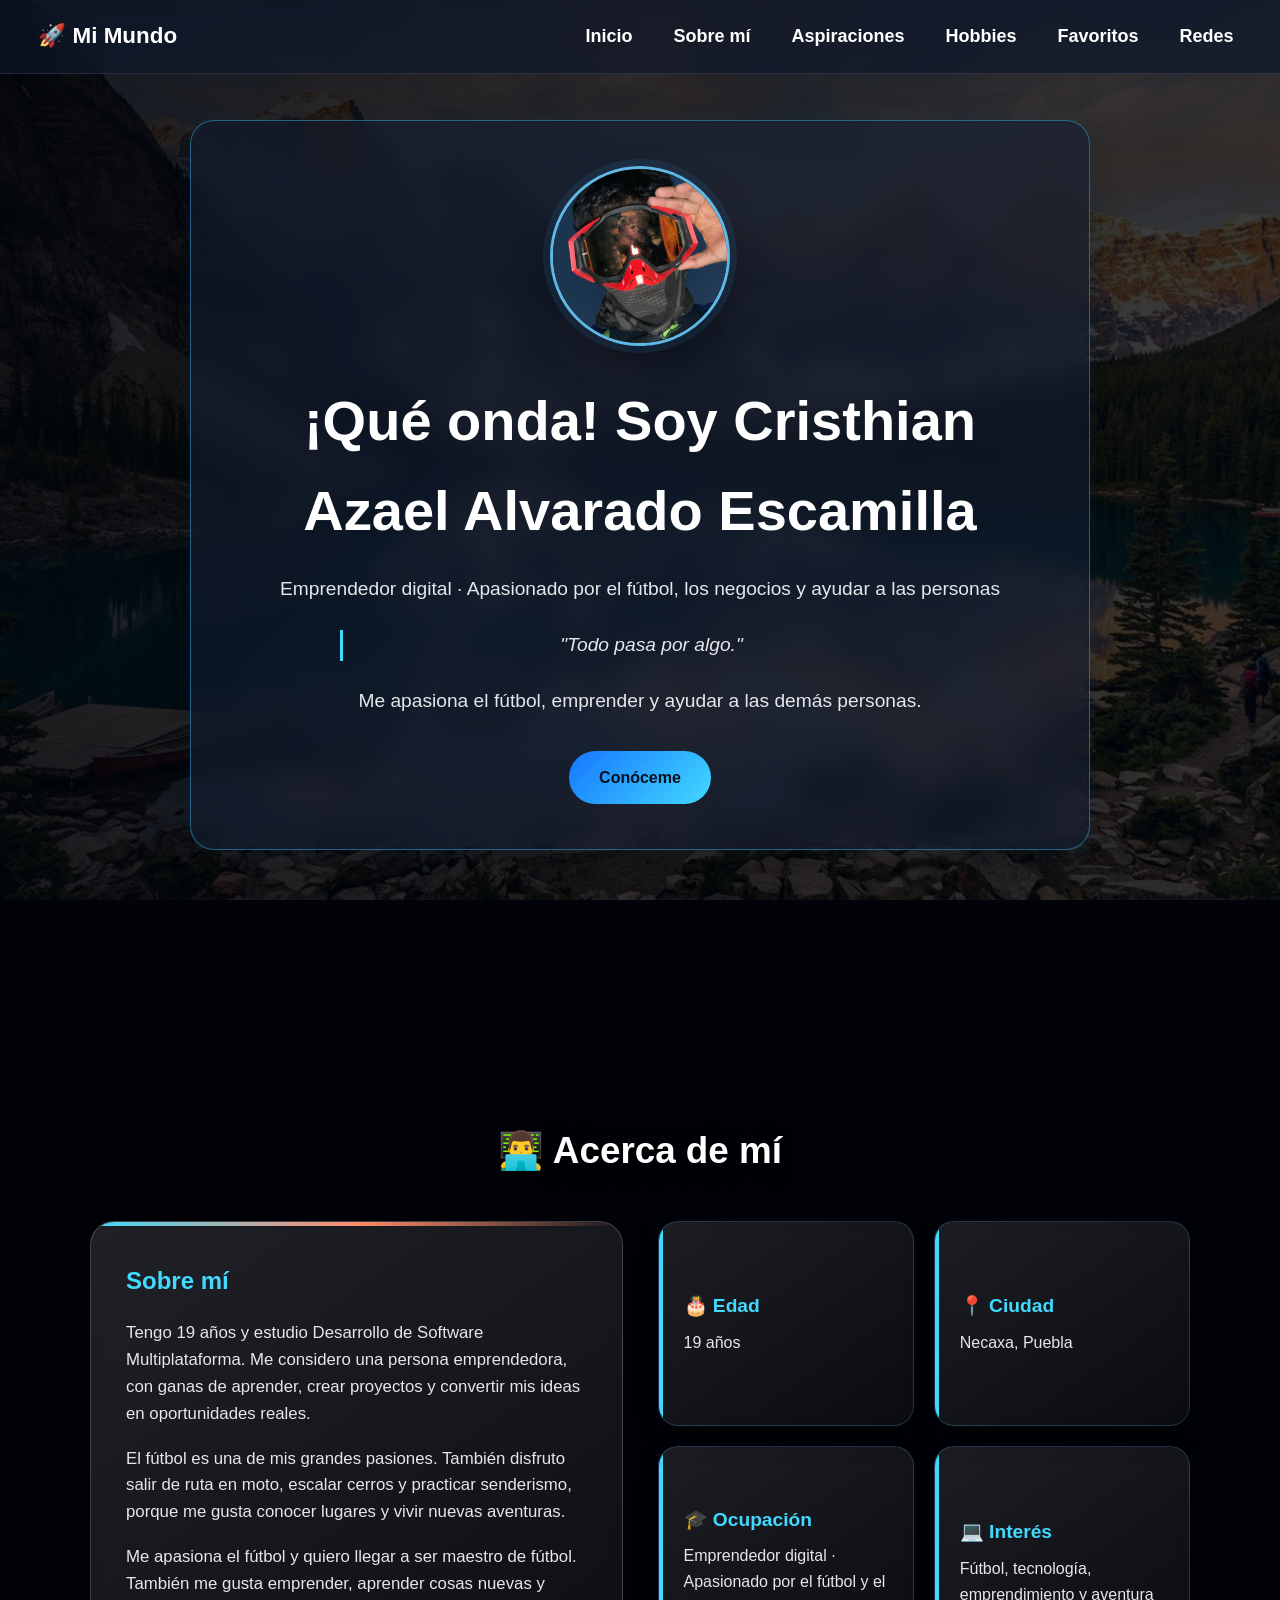
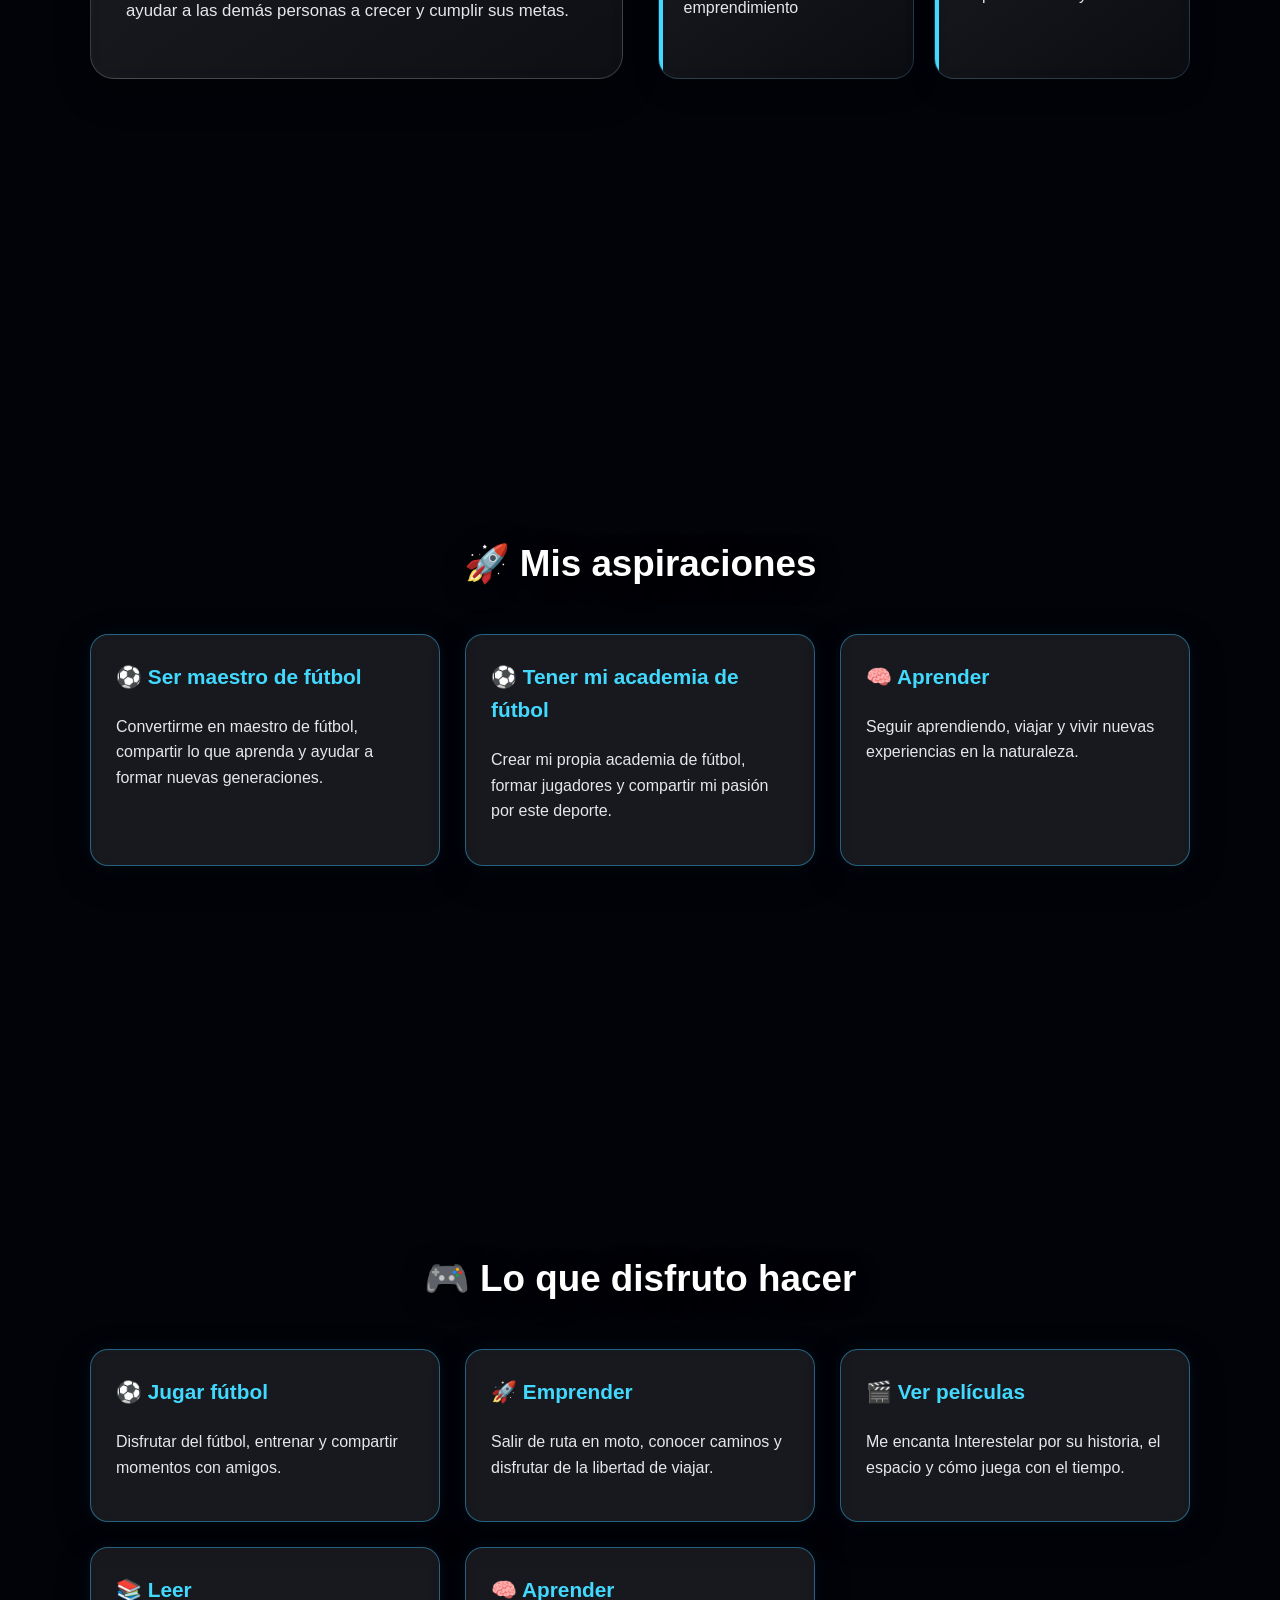
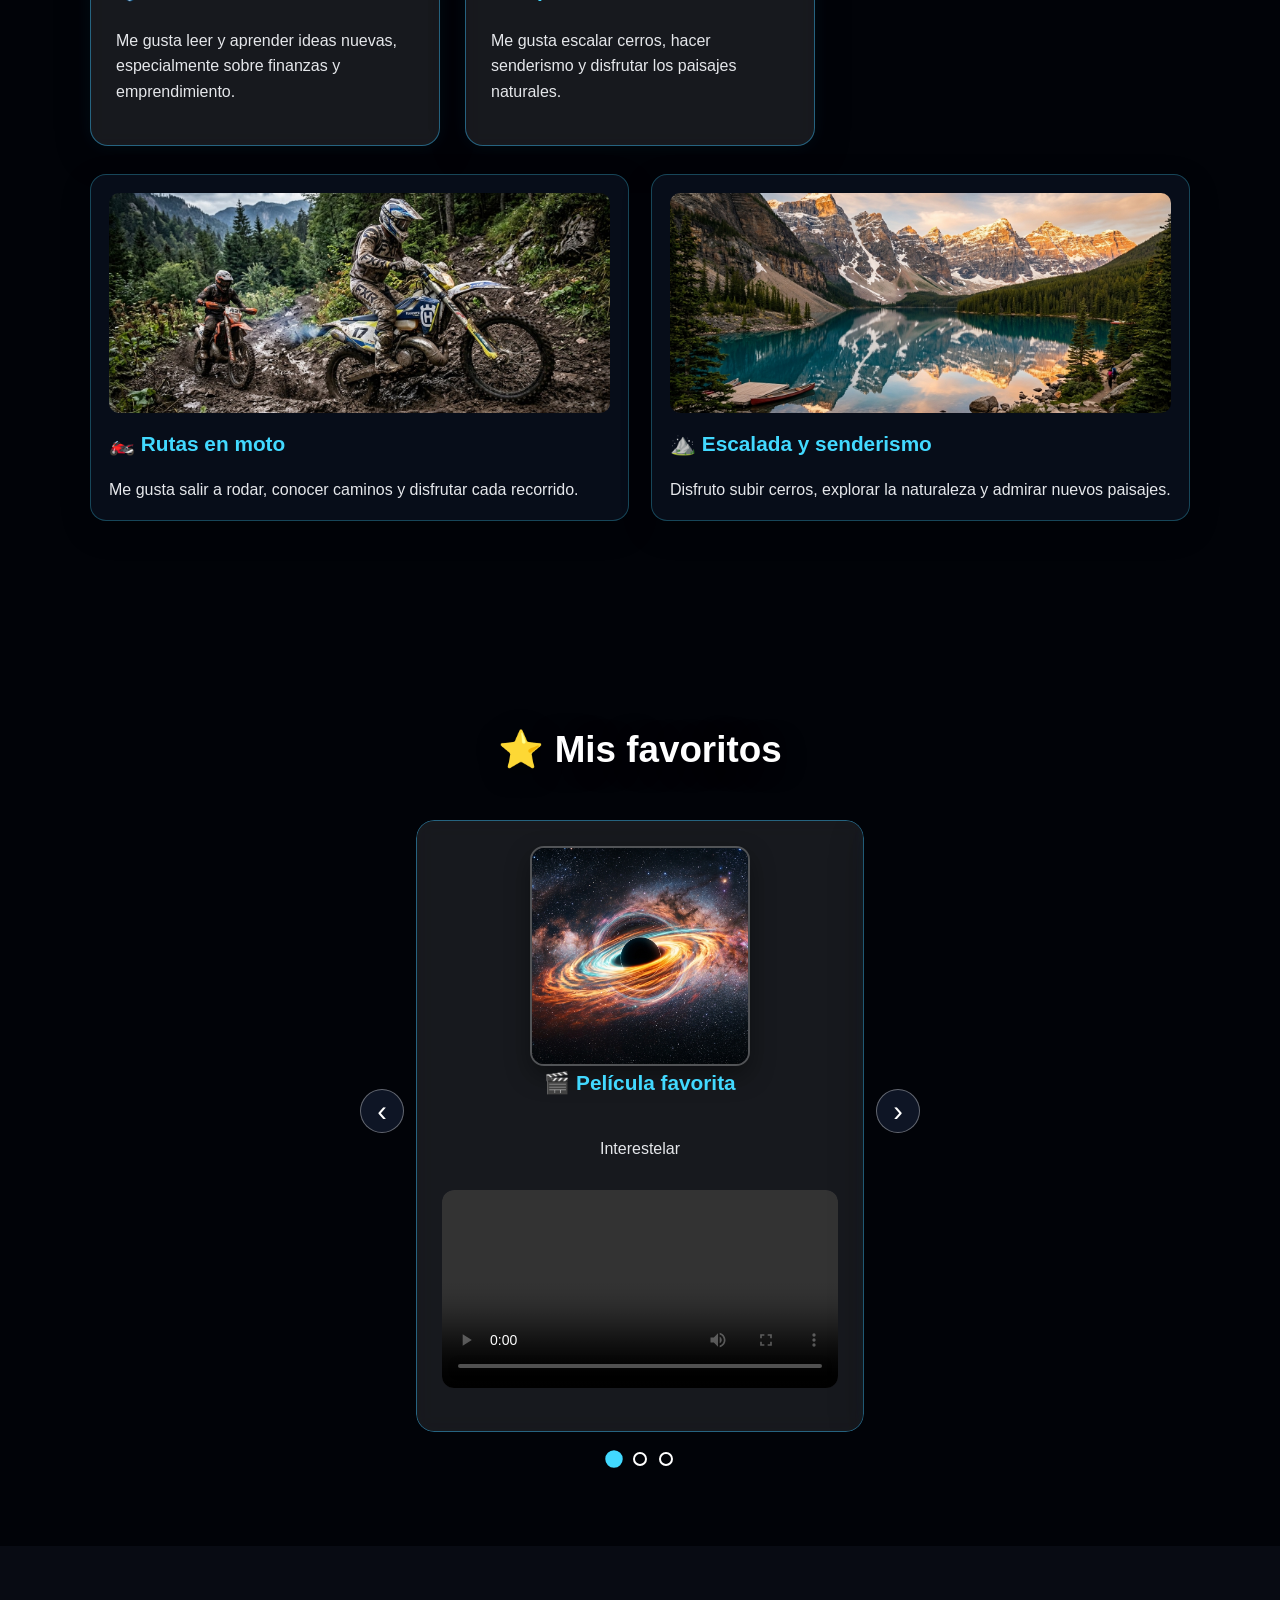
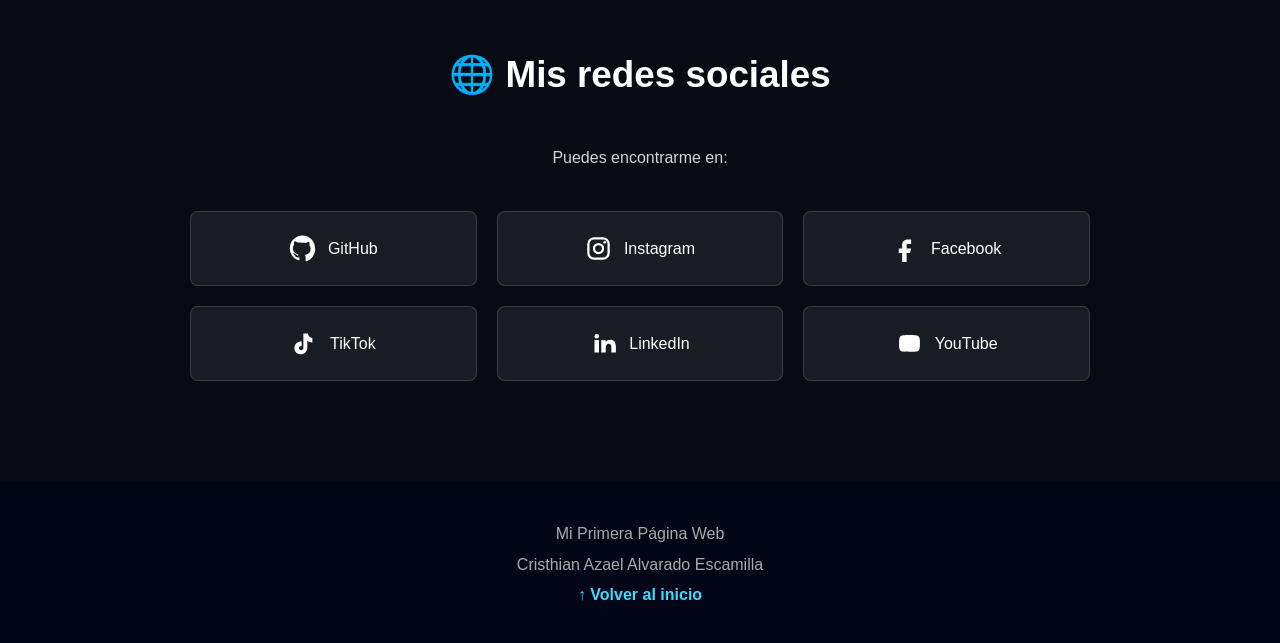
==== Practica03/index.html @ 32628aa0 "Practica03 Se agrego la practica 3" ====
<!DOCTYPE html>
<html lang="es">

<head>

    <meta charset="UTF-8">

    <meta
        name="viewport"
        content="width=device-width, initial-scale=1.0"
    >

    <title>
        Cristhian | Mi mundo, mis pasiones y mis metas
    </title>

    <link
        rel="icon"
        href="assets/images/leon-favicon.svg"
        type="image/x-icon"
    >

    <meta name="description" content="Portafolio personal de Cristhian Azael Alvarado Escamilla">

    <link
        rel="stylesheet"
        href="styles/styles.css"
    >

</head>


<body>


<!-- ==================================================
NAVEGACIÓN
================================================== -->

<header class="site-header">
<nav id="navbar" aria-label="Navegación principal">

    <h2>
        🚀 Mi Mundo
    </h2>

    <ul>

        <li>
            <a
                href="#inicio"
                class="menu_option"
            >
                Inicio
            </a>
        </li>

        <li>
            <a
                href="#acerca-de-mi"
                class="menu_option"
            >
                Sobre mí
            </a>
        </li>

        <li>
            <a
                href="#aspiraciones"
                class="menu_option"
            >
                Aspiraciones
            </a>
        </li>

        <li>
            <a
                href="#hobbies"
                class="menu_option"
            >
                Hobbies
            </a>
        </li>

        <li>
            <a
                href="#favoritos"
                class="menu_option"
            >
                Favoritos
            </a>
        </li>

        <li>
            <a
                href="#redes"
                class="menu_option"
            >
                Redes
            </a>
        </li>

    </ul>

</nav>
</header>

<main>


<!-- ==================================================
INICIO
================================================== -->

<section
    id="inicio"
    class="parallax parallax-1"
>

    <div class="glass-hero-card">

        <img
            src="assets/images/fotoperfil.JPG"
            alt="Fotografía de Cristhian Azael Alvarado Escamilla"
            class="profile-img"
        >

        <div class="texto-inicio">

            <h1>
                ¡Qué onda! Soy Cristhian Azael Alvarado Escamilla
            </h1>

            <p>
                Emprendedor digital · Apasionado por el fútbol, los negocios y ayudar a las personas
            </p>

            <blockquote>
                "Todo pasa por algo."
            </blockquote>

            <p class="frase-proposito">Me apasiona el fútbol, emprender y ayudar a las demás personas.</p>

            <a
                class="boton"
                href="#acerca-de-mi"
            >
                Conóceme
            </a>

        </div>

    </div>

</section>


<!-- ==================================================
SOBRE MÍ
================================================== -->

<section
    id="acerca-de-mi"
    class="parallax parallax-2"
>

    <div class="seccion-contenido">

        <h2>
            👨‍💻 Acerca de mí
        </h2>

        <div class="contenedor">


            <!-- INFORMACIÓN PERSONAL -->

            <div class="card">

                <h3>
                    Sobre mí
                </h3>

                <p>
                    Tengo 19 años y estudio Desarrollo de Software Multiplataforma. Me considero una persona emprendedora, con ganas de aprender, crear proyectos y convertir mis ideas en oportunidades reales.
                </p>

                <p>
                    El fútbol es una de mis grandes pasiones. También disfruto salir de ruta en moto, escalar cerros y practicar senderismo, porque me gusta conocer lugares y vivir nuevas aventuras.
                </p>

                <p>
                    Me apasiona el fútbol y quiero llegar a ser maestro de fútbol. También me gusta emprender, aprender cosas nuevas y ayudar a las demás personas a crecer y cumplir sus metas.
                </p>

            </div>


            <!-- DATOS PERSONALES -->

            <div class="datos-personales">


                <article>

                    <h3>
                        🎂 Edad
                    </h3>

                    <p>
                        19 años
                    </p>

                </article>


                <article>

                    <h3>
                        📍 Ciudad
                    </h3>

                    <p>
                        Necaxa, Puebla
                    </p>

                </article>


                <article>

                    <h3>
                        🎓 Ocupación
                    </h3>

                    <p>
                        Emprendedor digital · Apasionado por el fútbol y el emprendimiento
                    </p>

                </article>


                <article>

                    <h3>
                        💻 Interés
                    </h3>

                    <p>
                        Fútbol, tecnología, emprendimiento y aventura
                    </p>

                </article>


            </div>

        </div>

    </div>

</section>


<!-- ==================================================
ASPIRACIONES
================================================== -->

<section
    id="aspiraciones"
    class="parallax parallax-3"
>

    <div class="seccion-contenido">

        <h2>
            🚀 Mis aspiraciones
        </h2>

        <div class="cards-container">


            <article>

                <h3>
                    ⚽ Ser maestro de fútbol
                </h3>

                <p>
                    Convertirme en maestro de fútbol, compartir lo que aprenda y ayudar a formar nuevas generaciones.
                </p>

            </article>


            <article>

                <h3>
                    ⚽ Tener mi academia de fútbol
                </h3>

                <p>
                    Crear mi propia academia de fútbol, formar jugadores y compartir mi pasión por este deporte.
                </p>

            </article>


            <article>

                <h3>
                    🧠 Aprender
                </h3>

                <p>
                    Seguir aprendiendo, viajar y vivir nuevas experiencias en la naturaleza.
                </p>

            </article>


        </div>

    </div>

</section>


<!-- ==================================================
HOBBIES
================================================== -->

<section
    id="hobbies"
    class="parallax parallax-4"
>

    <div class="seccion-contenido">

        <h2>
            🎮 Lo que disfruto hacer
        </h2>

        <div class="cards-container">


            <article>

                <h3>
                    ⚽ Jugar fútbol
                </h3>

                <p>
                    Disfrutar del fútbol, entrenar y compartir momentos con amigos.
                </p>

            </article>


            <article>

                <h3>
                    🚀 Emprender
                </h3>

                <p>
                    Salir de ruta en moto, conocer caminos y disfrutar de la libertad de viajar.
                </p>

            </article>


            <article>

                <h3>
                    🎬 Ver películas
                </h3>

                <p>
                    Me encanta Interestelar por su historia, el espacio y cómo juega con el tiempo.
                </p>

            </article>


            <article>

                <h3>
                    📚 Leer
                </h3>

                <p>
                    Me gusta leer y aprender ideas nuevas, especialmente sobre finanzas y emprendimiento.
                </p>

            </article>


            <article>

                <h3>
                    🧠 Aprender
                </h3>

                <p>
                    Me gusta escalar cerros, hacer senderismo y disfrutar los paisajes naturales.
                </p>

            </article>


        </div>

        <div class="aventuras-extra">
            <article class="card-aventura">
                <img src="assets/images/ruta.jpg" alt="Ruta en moto" loading="lazy">
                <h3>🏍️ Rutas en moto</h3>
                <p>Me gusta salir a rodar, conocer caminos y disfrutar cada recorrido.</p>
            </article>
            <article class="card-aventura">
                <img src="assets/images/Paisaje.jpg" alt="Paisaje natural para senderismo" loading="lazy">
                <h3>⛰️ Escalada y senderismo</h3>
                <p>Disfruto subir cerros, explorar la naturaleza y admirar nuevos paisajes.</p>
            </article>
        </div>

    </div>

</section>


<!-- ==================================================
FAVORITOS
================================================== -->

<section
    id="favoritos"
    class="parallax parallax-5"
>

    <div class="seccion-contenido">

        <h2>
            ⭐ Mis favoritos
        </h2>

        <!-- CARRUSEL: 3 tarjetas (película, canción, libro) -->
        <div
            id="carrusel"
            class="carrusel"
            role="region"
            aria-roledescription="carrusel"
            aria-label="Mis favoritos"
            tabindex="0"
        >

            <div class="carrusel-viewport">
                <div class="carrusel-track" id="carrusel-track">

                    <article class="slide" aria-roledescription="diapositiva">
                        <img src="assets/images/interestelar.jpg" alt="Interestelar, película favorita" class="portada-slide">
                        <h3>🎬 Película favorita</h3>
                        <p>Interestelar</p>
                        <video controls preload="metadata" class="media-local media-visible"><source src="assets/videos/trailer-interestelar.mp4" type="video/mp4">Tu navegador no puede reproducir este video.</video>
                    </article>

                    <article class="slide" aria-roledescription="diapositiva">
                        <img src="assets/music/portada.jpg" alt="Portada de mi canción favorita" class="portada-slide">
                        <h3>🎵 Canción favorita</h3>
                        <p>DTMF</p>
                        <audio controls preload="auto" autoplay class="media-local audio-favorito" id="audio-favorito"><source src="assets/music/cancion-favorita.mp3" type="audio/mpeg">Tu navegador no puede reproducir este audio.</audio><p class="nota-audio" id="nota-audio">Si tu navegador bloquea la reproducción automática, toca reproducir.</p>
                    </article>

                    <article class="slide" aria-roledescription="diapositiva">
                        <img src="assets/images/portada-padre-rico.jpg" alt="Portada de Padre rico, padre pobre" class="portada-slide portada-slide-libro">
                        <h3>📖 Libro favorito</h3>
                        <p>Padre rico, padre pobre</p>
                        <a class="boton" href="assets/documents/padre-rico-padre-pobre.pdf" target="_blank" rel="noopener">📄 Abrir libro (PDF)</a>
                    </article>

                </div>
            </div>

            <button type="button" class="carrusel-btn carrusel-prev" id="carrusel-prev" aria-label="Favorito anterior">‹</button>
            <button type="button" class="carrusel-btn carrusel-next" id="carrusel-next" aria-label="Favorito siguiente">›</button>

            <div class="carrusel-dots" id="carrusel-dots">
                <button type="button" class="dot" aria-label="Ir a película favorita"></button>
                <button type="button" class="dot" aria-label="Ir a canción favorita"></button>
                <button type="button" class="dot" aria-label="Ir a libro favorito"></button>
            </div>

            <p class="visually-hidden" id="carrusel-estado" aria-live="polite"></p>

        </div>

    </div>

</section>


<!-- MODAL DE PANTALLA COMPLETA (video, audio y PDF comparten el mismo modal) -->
<div id="modal" class="modal" role="dialog" aria-modal="true" aria-labelledby="modal-titulo" hidden>
    <div class="modal-box">
        <div class="modal-header">
            <h2 id="modal-titulo">Mis favoritos</h2>
            <button type="button" class="modal-close" id="modal-close" aria-label="Cerrar ventana">✕</button>
        </div>
        <div class="modal-body">
            <div class="modal-panel" data-panel="video">
                <img src="assets/images/interestelar.jpg" alt="Interestelar" class="portada-cancion">
                <p><strong>Tráiler de Interestelar</strong></p>
                <p>Una de mis películas favoritas por su historia sobre el espacio, el tiempo y la familia.</p>
                <video controls preload="metadata" class="media-local"><source src="assets/videos/trailer-interestelar.mp4" type="video/mp4">Tu navegador no puede reproducir este video.</video>
            </div>
            <div class="modal-panel" data-panel="audio" hidden>
                <img src="assets/music/portada.jpg" alt="Portada de mi canción favorita" class="portada-cancion">
                <p><strong>Mi canción favorita: DTMF</strong></p>
                <audio controls preload="metadata" class="media-local"><source src="assets/music/cancion-favorita.mp3" type="audio/mpeg">Tu navegador no puede reproducir este audio.</audio>
                <p><strong>Mi audio</strong></p>
                <audio controls preload="metadata" class="media-local"><source src="assets/music/audio-personal.mp3" type="audio/mpeg">Tu navegador no puede reproducir este audio.</audio>
            </div>
            <div class="modal-panel" data-panel="pdf" hidden>
                <p><strong>Padre rico, padre pobre</strong></p>
                <p>Me interesa por sus ideas sobre educación financiera, mentalidad y emprendimiento.</p>
                <iframe title="Libro Padre rico, padre pobre en PDF" src="assets/documents/padre-rico-padre-pobre.pdf" class="pdf-local"></iframe>
                <p class="modal-nota">El archivo PDF se muestra para consulta personal.</p>
            </div>
        </div>
    </div>
</div>


<!-- ==================================================
REDES SOCIALES
================================================== -->

<section id="redes">

    <h2>
        🌐 Mis redes sociales
    </h2>

    <p>
        Puedes encontrarme en:
    </p>


    <div class="social-container">


        <!-- ==================================================
        GITHUB
        ================================================== -->

        <a
            href="https://github.com/"
            target="_blank"
            rel="noopener noreferrer"
            aria-label="GitHub"
        >

            <svg viewBox="0 0 24 24" aria-hidden="true" focusable="false">

                <path
                    fill="currentColor"
                    d="M12 .5C5.73.5.75 5.48.75 11.75c0
                    5.01 3.24 9.26 7.73 10.76.56.1.77-.24.77-.54
                    0-.27-.01-1.16-.02-2.1-3.15.68-3.81-1.34
                    -3.81-1.34-.51-1.3-1.25-1.65-1.25-1.65
                    -1.02-.7.08-.68.08-.68 1.13.08 1.73
                    1.16 1.73 1.16 1 .1 1.54.76 1.91
                    1.33.1-.72.39-1.21.71-1.49-2.52-.29
                    -5.17-1.26-5.17-5.6 0-1.24.44-2.25
                    1.16-3.04-.12-.29-.5-1.46.11-3
                    0 0 .95-.3 3.11 1.16A10.8 10.8
                    0 0112 6.84c.96 0 1.93.13 2.83.38
                    2.16-1.46 3.11-1.16 3.11-1.16.61
                    1.54.23 2.71.11 3 .72.79 1.16
                    1.8 1.16 3.04 0 4.35-2.66 5.31
                    -5.19 5.59.4.34.75 1.02.75 2.06
                    0 1.49-.01 2.69-.01 3.06
                    0 .3.2.65.78.54 4.48-1.5
                    7.72-5.75 7.72-10.76C23.25
                    5.48 18.27.5 12 .5z"
                />

            </svg>

            <span>
                GitHub
            </span>

        </a>


        <!-- ==================================================
        INSTAGRAM
        ================================================== -->

        <a
            href="https://www.instagram.com/"
            target="_blank"
            rel="noopener noreferrer"
            aria-label="Instagram"
        >

            <svg viewBox="0 0 24 24" aria-hidden="true" focusable="false">

                <rect
                    x="3"
                    y="3"
                    width="18"
                    height="18"
                    rx="5"
                    fill="none"
                    stroke="currentColor"
                    stroke-width="2"
                />

                <circle
                    cx="12"
                    cy="12"
                    r="4"
                    fill="none"
                    stroke="currentColor"
                    stroke-width="2"
                />

                <circle
                    cx="17.5"
                    cy="6.5"
                    r="1.2"
                    fill="currentColor"
                />

            </svg>

            <span>
                Instagram
            </span>

        </a>


        <!-- ==================================================
        FACEBOOK
        ================================================== -->

        <a
            href="https://www.facebook.com/"
            target="_blank"
            rel="noopener noreferrer"
            aria-label="Facebook"
        >

            <svg viewBox="0 0 24 24" aria-hidden="true" focusable="false">

                <path
                    fill="currentColor"
                    d="M14 8h3V4h-3c-3 0-5 2-5 5v3H6v4h3v8h4v-8h3l1-4h-4V9
                    c0-.7.3-1 1-1z"
                />

            </svg>

            <span>
                Facebook
            </span>

        </a>


        <!-- ==================================================
        TIKTOK
        ================================================== -->

        <a
            href="https://www.tiktok.com/"
            target="_blank"
            rel="noopener noreferrer"
            aria-label="TikTok"
        >

            <svg viewBox="0 0 24 24" aria-hidden="true" focusable="false">

                <path
                    fill="currentColor"
                    d="M15 3c.5 2.3 1.8 3.8 4 4v4
                    c-1.7 0-3.2-.5-4.5-1.5v6
                    c0 3.6-2.6 6-6 6
                    -3.2 0-5.5-2.4-5.5-5.5
                    0-3.4 2.7-5.8 6.5-5.8v4
                    c-1.5 0-2.5.7-2.5 1.9
                    0 1.1.8 1.9 1.9 1.9
                    1.3 0 2.1-.9 2.1-2.4V3z"
                />

            </svg>

            <span>
                TikTok
            </span>

        </a>


        <!-- ==================================================
        LINKEDIN
        ================================================== -->

        <a
            href="https://www.linkedin.com/"
            target="_blank"
            rel="noopener noreferrer"
            aria-label="LinkedIn"
        >

            <svg viewBox="0 0 24 24" aria-hidden="true" focusable="false">

                <rect
                    x="4"
                    y="9"
                    width="4"
                    height="11"
                    fill="currentColor"
                />

                <circle
                    cx="6"
                    cy="5.5"
                    r="2"
                    fill="currentColor"
                />

                <path
                    fill="currentColor"
                    d="M10 9h4v1.6
                    c1-1.3 2.2-2 4-2
                    3.2 0 5 2.1 5 6.2V20h-4v-4.6
                    c0-2-.7-3.1-2.2-3.1
                    -1.8 0-2.8 1.3-2.8 3.4V20h-4z"
                />

            </svg>

            <span>
                LinkedIn
            </span>

        </a>


        <!-- ==================================================
        YOUTUBE
        ================================================== -->

        <a
            href="https://www.youtube.com/"
            target="_blank"
            rel="noopener noreferrer"
            aria-label="YouTube"
        >

            <svg viewBox="0 0 24 24" aria-hidden="true" focusable="false">

                <path
                    fill="currentColor"
                    d="M21 7.5
                    c-.2-1.4-1.2-2.5-2.6-2.7
                    C16.4 4.5 12 4.5 12 4.5
                    s-4.4 0-6.4.3
                    C4.2 5 3.2 6.1 3 7.5
                    2.7 9 2.7 12 2.7 12
                    s0 3 .3 4.5
                    c.2 1.4 1.2 2.5 2.6 2.7
                    2 .3 6.4.3 6.4.3
                    s4.4 0 6.4-.3
                    c1.4-.2 2.4-1.3 2.6-2.7
                    .3-1.5.3-4.5.3-4.5
                    s0-3-.3-4.5z"
                />

                <polygon
                    points="10,9 16,12 10,15"
                    fill="white"
                />

            </svg>

            <span>
                YouTube
            </span>

        </a>


    </div>

</section>


<!-- ==================================================
FOOTER
================================================== -->

</main>

<footer>

    <p>
        Mi Primera Página Web
    </p>

    <p>
        Cristhian Azael Alvarado Escamilla
    </p>

    <a href="#inicio">
        ↑ Volver al inicio
    </a>

</footer>


<!-- JavaScript externo: carrusel + modal -->
<script src="js/script.js" defer></script>


<script>
// Los navegadores suelen bloquear audio con sonido al entrar por primera vez.
document.addEventListener('DOMContentLoaded', () => {
  const audio = document.getElementById('audio-favorito');
  const note = document.getElementById('nota-audio');
  if (!audio) return;
  audio.play().then(() => { if (note) note.textContent = 'Reproduciendo mi canción favorita.'; })
    .catch(() => { if (note) note.textContent = 'La reproducción automática puede estar bloqueada por tu navegador. Presiona ▶ para escuchar.'; });
});
</script>

</body>

</html>
---- Practica03/styles/styles.css ----
/* ==================================================
CONFIGURACIÓN GENERAL
================================================== */

*,
*::before,
*::after {
    box-sizing: border-box;
}

html {
    scroll-behavior: smooth;
}

body {
    margin: 0;

    font-family: Arial, Helvetica, sans-serif;

    background: radial-gradient(ellipse at 50% 0%, #172554 0%, #070b1c 45%, #02040b 100%);

    color: #ccc;

    line-height: 1.6;

    overflow-x: hidden;
}


/* ==================================================
NAVEGACIÓN
================================================== */

nav {
    position: fixed;

    top: 0;
    left: 0;

    width: 100%;

    padding: 14px 3%;

    display: flex;

    justify-content: space-between;

    align-items: center;

    background: rgba(15, 23, 42, 0.65);

    backdrop-filter: blur(15px);

    -webkit-backdrop-filter: blur(15px);

    border-bottom: 1px solid rgba(255, 255, 255, 0.1);

    z-index: 1000;
}

nav h2 {
    color: white;

    margin: 0;

    font-size: 1.4rem;
}

nav ul {
    list-style: none;

    display: flex;

    gap: 25px;

    margin: 0;

    padding: 0;
}

nav a {
    color: white;

    text-decoration: none;

    font-weight: bold;

    transition: 0.3s;
}

nav a:hover {
    color: #42d9ff;
}


/* ==================================================
MENÚ
================================================== */

.menu_option {
    display: inline-block;

    padding: 8px;

    font-size: 18px;

    transition: 0.3s ease;
}

.menu_option:hover {
    color: #42d9ff;

    transform: translateY(-2px);
}


/* ==================================================
PARALLAX
================================================== */

.parallax {
    min-height: 100vh;

    background-size: cover;

    background-position: center;

    background-repeat: no-repeat;

    background-attachment: fixed;

    display: flex;

    align-items: center;

    justify-content: center;

    padding: 120px 20px 80px;

    position: relative;

    overflow: hidden;
}


/* ==================================================
FONDOS
================================================== */

.parallax-1 {
    background-image: linear-gradient(135deg, rgba(2,6,23,.38), rgba(3,10,35,.64)), url("../assets/images/fondo6.png");
}

.parallax-2 {
    background-image: url("../assets/images/ruta.jpg");
}

.parallax-3 {
    background-image: linear-gradient(135deg, rgba(2,6,23,.4), rgba(3,10,35,.62)), url("../assets/images/fondo3.png");
}

.parallax-4 {
    background-image: url("../assets/images/fut.jpg");
}

.parallax-5 {
    background-image: url("../assets/images/Paisaje.jpg");
}


/* ==================================================
CAPA OSCURA
================================================== */

.parallax::before {
    content: "";

    position: absolute;

    inset: 0;

    background: rgba(0, 0, 0, 0.52);

    z-index: 0;
}


/* ==================================================
CONTENIDO SOBRE EL PARALLAX
================================================== */

.parallax > * {
    position: relative;

    z-index: 2;
}


/* ==================================================
ANCLAJES DEL MENÚ
================================================== */

[id] {
    scroll-margin-top: 100px;
}


/* ==================================================
CONTENEDOR PRINCIPAL
================================================== */

.seccion-contenido {
    width: min(1100px, 100%);

    margin: 0 auto;
}


/* ==================================================
TARJETA PRINCIPAL
================================================== */

.glass-hero-card {
    position: relative;

    z-index: 2;

    width: min(900px, 90%);

    padding: 45px;

    text-align: center;

    display: flex;

    flex-direction: column;

    align-items: center;

    background: rgba(20, 30, 50, 0.58);

    backdrop-filter: blur(14px);

    -webkit-backdrop-filter: blur(14px);

    border: 1px solid rgba(255, 255, 255, 0.25);

    border-radius: 24px;

    box-shadow:
        0 15px 35px rgba(0, 0, 0, 0.35);
}


/* ==================================================
FOTO DE PERFIL
================================================== */

.profile-img {
    width: clamp(140px, 20vmin, 250px);

    height: clamp(140px, 20vmin, 250px);

    object-fit: cover;

    border-radius: 50%;

    border: 4px solid rgba(255, 255, 255, 0.6);

    box-shadow:
        0 10px 30px rgba(66, 217, 255, 0.35);

    margin-bottom: 20px;
}


/* ==================================================
TEXTO INICIAL
================================================== */

.texto-inicio h1 {
    color: white;

    font-size: clamp(2rem, 5vw, 3.5rem);

    margin: 10px 0;
}

.texto-inicio p {
    font-size: 1.2rem;

    color: #e5e7eb;
}


/* ==================================================
FRASE
================================================== */

blockquote {
    max-width: 600px;

    margin: 25px auto;

    padding-left: 20px;

    border-left: 3px solid #42d9ff;

    font-size: 1.2rem;

    font-style: italic;

    color: #e5e7eb;
}


/* ==================================================
BOTÓN
================================================== */

.boton {
    display: inline-block;

    margin-top: 15px;

    padding: 14px 30px;

    background: rgba(255, 255, 255, 0.9);

    color: #111827;

    border-radius: 30px;

    text-decoration: none;

    font-weight: bold;

    transition: 0.3s;
}

.boton:hover {
    transform: translateY(-4px);

    background-color: #42d9ff;

    color: white;

    box-shadow:
        0 12px 25px rgba(0, 0, 0, 0.3);
}


/* ==================================================
SECCIONES
================================================== */

section {
    min-height: 100vh;

    padding: 100px 8%;
}

section h2 {
    color: white;

    font-size: 2.3rem;

    text-align: center;

    margin-top: 0;

    margin-bottom: 40px;
}


/* ==================================================
SOBRE MÍ
================================================== */

#acerca-de-mi {
    position: relative;
}


/* ==================================================
CONTENEDOR SOBRE MÍ
================================================== */

.contenedor {
    max-width: 1100px;

    margin: auto;

    display: grid;

    grid-template-columns: 1fr 1fr;

    gap: 35px;

    align-items: stretch;
}


/* ==================================================
TARJETA SOBRE MÍ
================================================== */

.card {
    position: relative;

    padding: 35px;

    background:
        linear-gradient(
            145deg,
            rgba(255, 255, 255, 0.12),
            rgba(255, 255, 255, 0.05)
        );

    border-radius: 24px;

    border: 1px solid rgba(255, 255, 255, 0.18);

    backdrop-filter: blur(12px);

    -webkit-backdrop-filter: blur(12px);

    box-shadow:
        0 15px 35px rgba(0, 0, 0, 0.30);

    overflow: hidden;

    transition: 0.3s ease;
}

.card::before {
    content: "";

    position: absolute;

    top: 0;

    left: 0;

    width: 100%;

    height: 4px;

    background:
        linear-gradient(
            90deg,
            #42d9ff,
            #ff8c69,
            transparent
        );
}

.card:hover {
    transform: translateY(-6px);

    border-color: rgba(255, 99, 71, 0.4);

    box-shadow:
        0 20px 45px rgba(0, 0, 0, 0.4);
}

.card h3 {
    color: #42d9ff;

    margin-top: 5px;

    margin-bottom: 20px;

    font-size: 1.5rem;
}

.card p {
    font-size: 1.05rem;

    color: #e5e7eb;

    margin-bottom: 18px;
}


/* ==================================================
DATOS PERSONALES
================================================== */

.datos-personales {
    display: grid;

    grid-template-columns: 1fr 1fr;

    gap: 20px;
}


/* ==================================================
TARJETAS DE DATOS
================================================== */

.datos-personales article {
    position: relative;

    margin: 0;

    padding: 25px;

    min-height: 140px;

    display: flex;

    flex-direction: column;

    justify-content: center;

    background:
        linear-gradient(
            145deg,
            rgba(255, 255, 255, 0.11),
            rgba(255, 255, 255, 0.04)
        );

    border: 1px solid rgba(255, 255, 255, 0.15);

    border-radius: 20px;

    backdrop-filter: blur(10px);

    -webkit-backdrop-filter: blur(10px);

    box-shadow:
        0 10px 25px rgba(0, 0, 0, 0.25);

    overflow: hidden;

    transition: 0.3s ease;
}

.datos-personales article::before {
    content: "";

    position: absolute;

    left: 0;

    top: 0;

    width: 4px;

    height: 100%;

    background: #42d9ff;
}

.datos-personales article:hover {
    transform: translateY(-6px);

    background:
        linear-gradient(
            145deg,
            rgba(255, 99, 71, 0.16),
            rgba(255, 255, 255, 0.05)
        );

    border-color: rgba(255, 99, 71, 0.4);

    box-shadow:
        0 15px 30px rgba(0, 0, 0, 0.35);
}

.datos-personales article h3 {
    color: #42d9ff;

    margin: 0 0 8px;

    font-size: 1.2rem;
}

.datos-personales article p {
    color: #e5e7eb;

    margin: 0;

    font-size: 1rem;
}


/* ==================================================
TARJETAS GENERALES
================================================== */

section article {
    background:
        rgba(255, 255, 255, 0.09);

    padding: 25px;

    border-radius: 18px;

    border: 1px solid rgba(255, 255, 255, 0.15);

    backdrop-filter: blur(8px);

    -webkit-backdrop-filter: blur(8px);

    transition: 0.3s ease;
}

section article:hover {
    transform: translateY(-6px);

    background:
        rgba(255, 255, 255, 0.14);

    box-shadow:
        0 10px 25px rgba(0, 0, 0, 0.35);
}

section article h3 {
    color: #42d9ff;

    margin-top: 0;

    font-size: 1.3rem;
}

section article p {
    color: #e5e7eb;
}


/* ==================================================
GRID DE TARJETAS
================================================== */

.cards-container {
    max-width: 1100px;

    margin: auto;

    display: grid;

    grid-template-columns: repeat(3, 1fr);

    gap: 25px;
}


/* ==================================================
FAVORITOS
================================================== */

#favoritos article {
    text-align: center;
}


/* ==================================================
PELÍCULA FAVORITA
================================================== */

.movie-card {
    display: flex;

    flex-direction: column;

    align-items: center;
}

.video-pelicula {
    width: 100%;

    max-width: 450px;

    display: block;

    margin: 20px auto 0;

    border-radius: 14px;

    border: 2px solid rgba(255, 255, 255, 0.2);

    background: #000;

    box-shadow:
        0 10px 30px rgba(0, 0, 0, 0.45);

    transition: 0.3s ease;
}

.video-pelicula:hover {
    transform: scale(1.02);

    box-shadow:
        0 15px 35px rgba(255, 99, 71, 0.35);
}


/* ==================================================
TARJETA DE CANCIÓN
================================================== */

.music-card {
    display: flex;

    flex-direction: column;

    align-items: center;
}


/* ==================================================
PORTADA DE LA CANCIÓN
================================================== */

.portada-cancion {
    width: 180px;

    height: 180px;

    object-fit: cover;

    display: block;

    margin: 0 auto 20px;

    border-radius: 12px;

    border: 2px solid rgba(255, 255, 255, 0.2);

    box-shadow:
        0 10px 25px rgba(0, 0, 0, 0.4);

    transition: 0.3s ease;
}

.music-card:hover .portada-cancion {
    transform: scale(1.04);

    box-shadow:
        0 15px 35px rgba(255, 99, 71, 0.35);
}


/* ==================================================
REPRODUCTOR DE MÚSICA
================================================== */

.reproductor-musica {
    width: 100%;

    margin-top: 15px;

    border-radius: 8px;
}


/* ==================================================
LIBRO FAVORITO
================================================== */

.book-card {
    display: flex;

    flex-direction: column;

    align-items: center;

    text-align: center;
}

.portada-libro {
    width: 180px;

    height: 260px;

    object-fit: cover;

    display: block;

    margin: 10px auto 0;

    border-radius: 10px;

    border: 2px solid rgba(255, 255, 255, 0.2);

    box-shadow:
        0 10px 25px rgba(0, 0, 0, 0.45);

    transition: 0.3s ease;
}

.portada-libro:hover {
    transform: scale(1.04);

    box-shadow:
        0 15px 35px rgba(255, 99, 71, 0.35);
}


/* ==================================================
REDES SOCIALES
================================================== */

#redes {
    background: #111827;

    text-align: center;

    min-height: auto;
}

#redes > p {
    color: #d1d5db;
}


/* ==================================================
CONTENEDOR DE REDES
================================================== */

.social-container {
    max-width: 900px;

    margin: 40px auto 0;

    display: grid;

    grid-template-columns: repeat(3, 1fr);

    gap: 20px;
}


/* ==================================================
REDES EN CUADRITOS
================================================== */

.social-container a {
    min-height: 75px;

    display: flex;

    align-items: center;

    justify-content: center;

    gap: 12px;

    padding: 15px;

    color: white;

    text-decoration: none;

    background: rgba(255, 255, 255, 0.07);

    border: 1px solid rgba(255, 255, 255, 0.15);

    border-radius: 8px;

    transition: 0.3s ease;
}

.social-container a:hover {
    background: #42d9ff;

    transform: translateY(-5px);

    box-shadow:
        0 10px 25px rgba(0, 0, 0, 0.30);
}

.social-container svg {
    width: 27px;

    height: 27px;

    flex-shrink: 0;
}


/* ==================================================
FOOTER
================================================== */

footer {
    background: #020617;

    padding: 35px 20px;

    text-align: center;

    color: #aaa;
}

footer p {
    margin: 5px 0;
}

footer a {
    color: #42d9ff;

    text-decoration: none;

    font-weight: bold;
}

footer a:hover {
    text-decoration: underline;
}


/* ==================================================
TABLET
================================================== */

@media (max-width: 900px) {

    nav {
        flex-direction: column;

        gap: 10px;

        padding: 12px 15px;
    }

    nav ul {
        flex-wrap: wrap;

        justify-content: center;

        gap: 10px;
    }


    .contenedor {
        grid-template-columns: 1fr;
    }


    .cards-container {
        grid-template-columns: repeat(2, 1fr);
    }


    .social-container {
        grid-template-columns: repeat(2, 1fr);
    }

}


/* ==================================================
CELULAR
================================================== */

@media (max-width: 600px) {

    nav h2 {
        font-size: 1.1rem;
    }

    nav a {
        font-size: 14px;
    }

    .menu_option {
        font-size: 14px;
    }

    .menu_option:hover {
        font-size: 14px;
    }


    .parallax {
        padding: 120px 15px 70px;

        background-attachment: scroll;
    }


    .glass-hero-card {
        width: 95%;

        padding: 30px 20px;
    }


    .profile-img {
        width: 160px;

        height: 160px;
    }


    .texto-inicio h1 {
        font-size: 2rem;
    }

    .texto-inicio p {
        font-size: 1rem;
    }


    blockquote {
        font-size: 1rem;
    }


    section {
        padding: 80px 5%;
    }


    section h2 {
        font-size: 1.9rem;
    }


    .contenedor {
        grid-template-columns: 1fr;

        gap: 25px;
    }


    .card {
        padding: 28px 22px;
    }


    .datos-personales {
        grid-template-columns: 1fr;
    }


    .datos-personales article {
        min-height: 120px;
    }


    .cards-container {
        grid-template-columns: 1fr;
    }


    /* ==================================================
    VIDEO EN CELULAR
    ================================================== */

    .video-pelicula {
        width: 100%;

        max-width: 100%;

        margin-top: 15px;
    }


    /* ==================================================
    PORTADA DE CANCIÓN EN CELULAR
    ================================================== */

    .portada-cancion {
        width: 160px;

        height: 160px;
    }


    /* ==================================================
    PORTADA DEL LIBRO EN CELULAR
    ================================================== */

    .portada-libro {
        width: 160px;

        height: 235px;
    }


    /* ==================================================
    REDES EN CELULAR
    ================================================== */

    .social-container {
        grid-template-columns: 1fr;

        width: 100%;
    }


    .social-container a {
        width: 100%;

        min-height: 65px;
    }

}


/* ==================================================
PANTALLAS MUY PEQUEÑAS
================================================== */

@media (max-width: 400px) {

    nav ul {
        gap: 5px;
    }

    nav a {
        font-size: 12px;
    }


    .glass-hero-card {
        padding: 25px 15px;
    }


    .profile-img {
        width: 135px;

        height: 135px;
    }


    .texto-inicio h1 {
        font-size: 1.7rem;
    }


    section h2 {
        font-size: 1.7rem;
    }


    .portada-cancion {
        width: 140px;

        height: 140px;
    }


    .portada-libro {
        width: 140px;

        height: 210px;
    }


    .video-pelicula {
        border-radius: 10px;
    }

}


/* ==================================================
PRÁCTICA 03 - AJUSTES NUEVOS (carrusel, modal, accesibilidad)
================================================== */

/* Texto solo para lectores de pantalla */
.visually-hidden {
    position: absolute;
    width: 1px;
    height: 1px;
    overflow: hidden;
    clip: rect(0 0 0 0);
    white-space: nowrap;
}

/* Foco visible para navegación con teclado */
a:focus-visible,
button:focus-visible,
.carrusel:focus-visible {
    outline: 3px solid #ffd166;
    outline-offset: 3px;
}

/* El botón .boton también se usa como <button> */
button.boton {
    border: 0;
    cursor: pointer;
    font: inherit;
    font-weight: bold;
}

/* ---------- CARRUSEL ---------- */
.carrusel {
    position: relative;
    max-width: 560px;
    margin: 0 auto;
    padding: 0 56px;
}

.carrusel-viewport {
    overflow: hidden;            /* oculta las diapositivas que no se ven */
    border-radius: 18px;
}

.carrusel-track {
    display: flex;               /* Flexbox: diapositivas en fila */
    transition: transform 0.5s ease;
}

.slide {
    flex: 0 0 100%;              /* cada tarjeta ocupa todo el carrusel */
    display: flex;
    flex-direction: column;
    align-items: center;
    text-align: center;
}

.portada-slide {
    width: clamp(150px, 40vw, 220px);
    height: clamp(150px, 40vw, 220px);
    object-fit: cover;
    border-radius: 14px;
    border: 2px solid rgba(255, 255, 255, 0.25);
    box-shadow: 0 10px 25px rgba(0, 0, 0, 0.4);
}

.portada-slide-libro {
    height: clamp(210px, 55vw, 300px);
}

.carrusel-btn {
    position: absolute;
    top: 45%;
    transform: translateY(-50%);
    width: 44px;
    height: 44px;
    border: 1px solid rgba(255, 255, 255, 0.35);
    border-radius: 50%;
    background: rgba(20, 30, 50, 0.7);
    backdrop-filter: blur(8px);
    -webkit-backdrop-filter: blur(8px);
    color: white;
    font-size: 1.8rem;
    line-height: 1;
    cursor: pointer;
    transition: 0.3s ease;
}

.carrusel-btn:hover {
    background: #42d9ff;
}

.carrusel-prev { left: 0; }
.carrusel-next { right: 0; }

.carrusel-dots {
    display: flex;
    justify-content: center;
    gap: 12px;
    margin-top: 20px;
}

.dot {
    width: 14px;
    height: 14px;
    padding: 0;
    border: 2px solid white;
    border-radius: 50%;
    background: transparent;
    cursor: pointer;
    transition: 0.3s ease;
}

.dot.activo {
    background: #42d9ff;
    border-color: #42d9ff;
    transform: scale(1.25);
}

/* ---------- MODAL ---------- */
.modal {
    position: fixed;
    inset: 0;
    z-index: 2000;               /* por encima de la navegación (1000) */
    display: flex;
    align-items: center;
    justify-content: center;
    padding: 2vh 2vw;
    background: rgba(0, 0, 0, 0.82);
    backdrop-filter: blur(6px);
    -webkit-backdrop-filter: blur(6px);
}

.modal[hidden],
.modal-panel[hidden] {
    display: none;
}

.modal-box {
    width: min(1100px, 100%);
    height: min(92vh, 100%);
    display: flex;
    flex-direction: column;
    background: rgba(15, 23, 42, 0.95);
    border: 1px solid rgba(255, 255, 255, 0.2);
    border-radius: 20px;
    box-shadow: 0 20px 60px rgba(0, 0, 0, 0.6);
    overflow: hidden;
}

.modal-header {
    display: flex;
    justify-content: space-between;
    align-items: center;
    padding: 12px 20px;
    border-bottom: 1px solid rgba(255, 255, 255, 0.15);
}

.modal-header h2 {
    margin: 0;
    color: white;
    font-size: 1.3rem;
}

.modal-close {
    width: 40px;
    height: 40px;
    border: 0;
    border-radius: 50%;
    background: rgba(255, 255, 255, 0.12);
    color: white;
    font-size: 1.2rem;
    cursor: pointer;
    transition: 0.3s ease;
}

.modal-close:hover {
    background: #42d9ff;
}

.modal-body {
    flex: 1;
    min-height: 0;
    display: flex;
}

.modal-panel {
    flex: 1;
    min-width: 0;
    display: flex;
    flex-direction: column;
    align-items: center;
    justify-content: center;
    padding: 15px;
}

.modal-panel video {
    width: 100%;
    max-height: 100%;
    background: #000;
    border-radius: 12px;
}

.modal-panel-audio p {
    color: white;
    font-size: 1.3rem;
}

.modal-panel-audio audio {
    width: min(500px, 100%);
}

.modal-panel iframe {
    flex: 1;
    width: 100%;
    border: 0;
    border-radius: 8px;
    background: white;
}

.modal-nota {
    margin: 10px 0 0;
    font-size: 0.9rem;
    color: #d1d5db;
}

.modal-nota a {
    color: #42d9ff;
}

/* Bloquea el scroll del fondo mientras el modal está abierto */
html.modal-open,
body.modal-open {
    overflow: hidden;
}

/* ---------- RESPONSIVO / OTROS ---------- */
@media (max-width: 900px) {
    /* La navegación fija ocupa más alto en pantallas pequeñas */
    [id] { scroll-margin-top: 140px; }
    .parallax { padding-top: 150px; }
}

@media (max-width: 600px) {
    .carrusel { padding: 0 40px; }
    .carrusel-btn { width: 36px; height: 36px; font-size: 1.5rem; }
    .modal { padding: 0; }
    .modal-box { height: 100%; border-radius: 0; }
}

@media (prefers-reduced-motion: reduce) {
    html { scroll-behavior: auto; }
    * { transition: none !important; }
}


/* ==================================================
REDES SOCIALES CON IMAGEN DE FONDO (parallax)
Para cambiarla: reemplaza assets/images/fondo6.jpg por tu foto
(usa el mismo nombre) o cambia la ruta en la línea url(...).
Si la imagen no carga, se ve el color sólido #111827.
================================================== */
#redes {
    background-image: url("../assets/images/ruta.jpg");
    background-size: cover;
    background-position: center;
    background-repeat: no-repeat;
    background-attachment: fixed;
    position: relative;
    overflow: hidden;
}

/* Capa oscura, igual que en las demás secciones */
#redes::before {
    content: "";
    position: absolute;
    inset: 0;
    background: rgba(0, 0, 0, 0.52);
    z-index: 0;
}

#redes > * {
    position: relative;
    z-index: 2;
}

@media (max-width: 600px) {
    #redes { background-attachment: scroll; }
}


/* Personalización de Cristhian: acentos espaciales azul eléctrico */
:root {
    color-scheme: dark;
    --acento-personal: #42d9ff;
}
::selection {
    background: rgba(66, 217, 255, 0.35);
    color: #ffffff;
}
nav a:hover,
.menu_option:hover {
    color: var(--acento-personal);
}
.glass-hero-card {
    border-color: rgba(66, 217, 255, 0.28);
    box-shadow: 0 18px 50px rgba(0, 0, 0, 0.42), 0 0 28px rgba(66, 217, 255, 0.08);
}
blockquote {
    border-left-color: var(--acento-personal);
}
.boton {
    background: linear-gradient(135deg, #1677ff, #42d9ff);
    color: #06111f;
    font-weight: 700;
}
.boton:hover {
    filter: brightness(1.08);
    transform: translateY(-2px);
}
.card,
.cards-container article,
.datos-personales article {
    transition: transform 0.25s ease, border-color 0.25s ease, box-shadow 0.25s ease;
}
.card:hover,
.cards-container article:hover,
.datos-personales article:hover {
    transform: translateY(-4px);
    border-color: rgba(66, 217, 255, 0.4);
    box-shadow: 0 12px 30px rgba(0, 0, 0, 0.22);
}
@media (prefers-reduced-motion: reduce) {
    *, *::before, *::after {
        scroll-behavior: auto !important;
        animation-duration: 0.01ms !important;
        transition-duration: 0.01ms !important;
    }
}


/* Multimedia y fotografías aportadas por Cristhian */
.media-local { display: block; width: min(850px, 100%); max-height: 65vh; margin: 18px auto; border-radius: 12px; }
.pdf-local { display: block; width: 100%; height: min(68vh, 720px); margin: 18px auto; border: 0; border-radius: 10px; background: #fff; }
.aventuras-extra { display: grid; grid-template-columns: repeat(auto-fit, minmax(240px, 1fr)); gap: 22px; margin-top: 28px; }
.card-aventura { overflow: hidden; padding: 18px; border: 1px solid rgba(66,217,255,.28); border-radius: 16px; background: rgba(9,17,31,.78); box-shadow: 0 10px 30px rgba(0,0,0,.22); }
.card-aventura img { display: block; width: 100%; height: 220px; object-fit: cover; border-radius: 10px; }
.card-aventura h3 { margin: 14px 0 8px; color: #42d9ff; }
.card-aventura p { margin-bottom: 0; }
.profile-img { object-fit: cover; object-position: center; }


/* ==================================================
   AJUSTES VISUALES PERSONALIZADOS DE CRISTHIAN
   Solo diseño: contraste, fondos y tarjetas
================================================== */
.parallax-1 {
    background-image: linear-gradient(120deg, rgba(4, 10, 25, .76), rgba(4, 20, 43, .46)), url("../assets/images/Paisaje.jpg");
    background-position: center 48%;
    background-size: cover;
}
.parallax-2 {
    background-image: linear-gradient(120deg, rgba(3, 9, 22, .84), rgba(5, 18, 36, .64)), url("../assets/images/ruta.jpg");
    background-position: center;
    background-size: cover;
}
.parallax-5 {
    background-image: linear-gradient(120deg, rgba(2, 8, 22, .88), rgba(5, 20, 43, .72)), url("../assets/images/interestelar.jpg");
    background-position: center;
    background-size: cover;
}
.glass-hero-card {
    border: 1px solid rgba(91, 190, 255, .35);
    box-shadow: 0 22px 70px rgba(0, 0, 0, .42), 0 0 35px rgba(0, 153, 255, .13);
}
.profile-img {
    border: 3px solid rgba(106, 205, 255, .88);
    box-shadow: 0 0 0 7px rgba(65, 170, 255, .10), 0 14px 36px rgba(0, 0, 0, .35);
}
.seccion-contenido > h2 {
    text-shadow: 0 4px 24px rgba(0, 0, 0, .6);
}
.card, .datos-personales article, .slide {
    backdrop-filter: blur(10px);
    -webkit-backdrop-filter: blur(10px);
}
.datos-personales article {
    border: 1px solid rgba(100, 190, 255, .20);
    transition: transform .25s ease, border-color .25s ease, box-shadow .25s ease;
}
.datos-personales article:hover {
    transform: translateY(-4px);
    border-color: rgba(100, 190, 255, .55);
    box-shadow: 0 14px 35px rgba(0, 0, 0, .25);
}
.slide .portada-slide {
    transition: transform .25s ease, box-shadow .25s ease;
}
.slide:hover .portada-slide {
    transform: translateY(-3px) scale(1.015);
    box-shadow: 0 15px 35px rgba(0, 0, 0, .48), 0 0 20px rgba(0, 153, 255, .16);
}
blockquote {
    text-wrap: balance;
}
@media (prefers-reduced-motion: reduce) {
    .datos-personales article, .slide .portada-slide { transition: none; }
}


/* Mejoras visuales: universo profundo, acentos eléctricos y multimedia visible */
body {
  background-color: #030611;
  background-image: radial-gradient(1px 1px at 8% 18%, #fff 50%, transparent 60%), radial-gradient(1px 1px at 72% 32%, #9bdcff 50%, transparent 60%), radial-gradient(2px 2px at 41% 76%, #fff 50%, transparent 60%), radial-gradient(1px 1px at 88% 82%, #7dd3fc 50%, transparent 60%), radial-gradient(ellipse at top, #10245b 0%, #050817 55%, #01030a 100%);
  background-attachment: fixed;
}
.glass-hero-card, .slide, .cards-container article {
  border-color: rgba(56,189,248,.45);
  box-shadow: 0 10px 35px rgba(0,0,0,.25), 0 0 18px rgba(14,165,233,.08);
}
.frase-proposito { color: #c7eaff; font-size: 1.05rem; }
.media-visible { display:block; width:100%; max-width:100%; margin-top: .8rem; border-radius: 12px; background:#020617; }
.audio-favorito { width:100%; margin-top:.8rem; }
.nota-audio { font-size:.82rem; opacity:.82; margin-top:.35rem; }
.portada-slide { object-fit: cover; }
@media (max-width: 700px) { .media-visible { min-height: 160px; } }
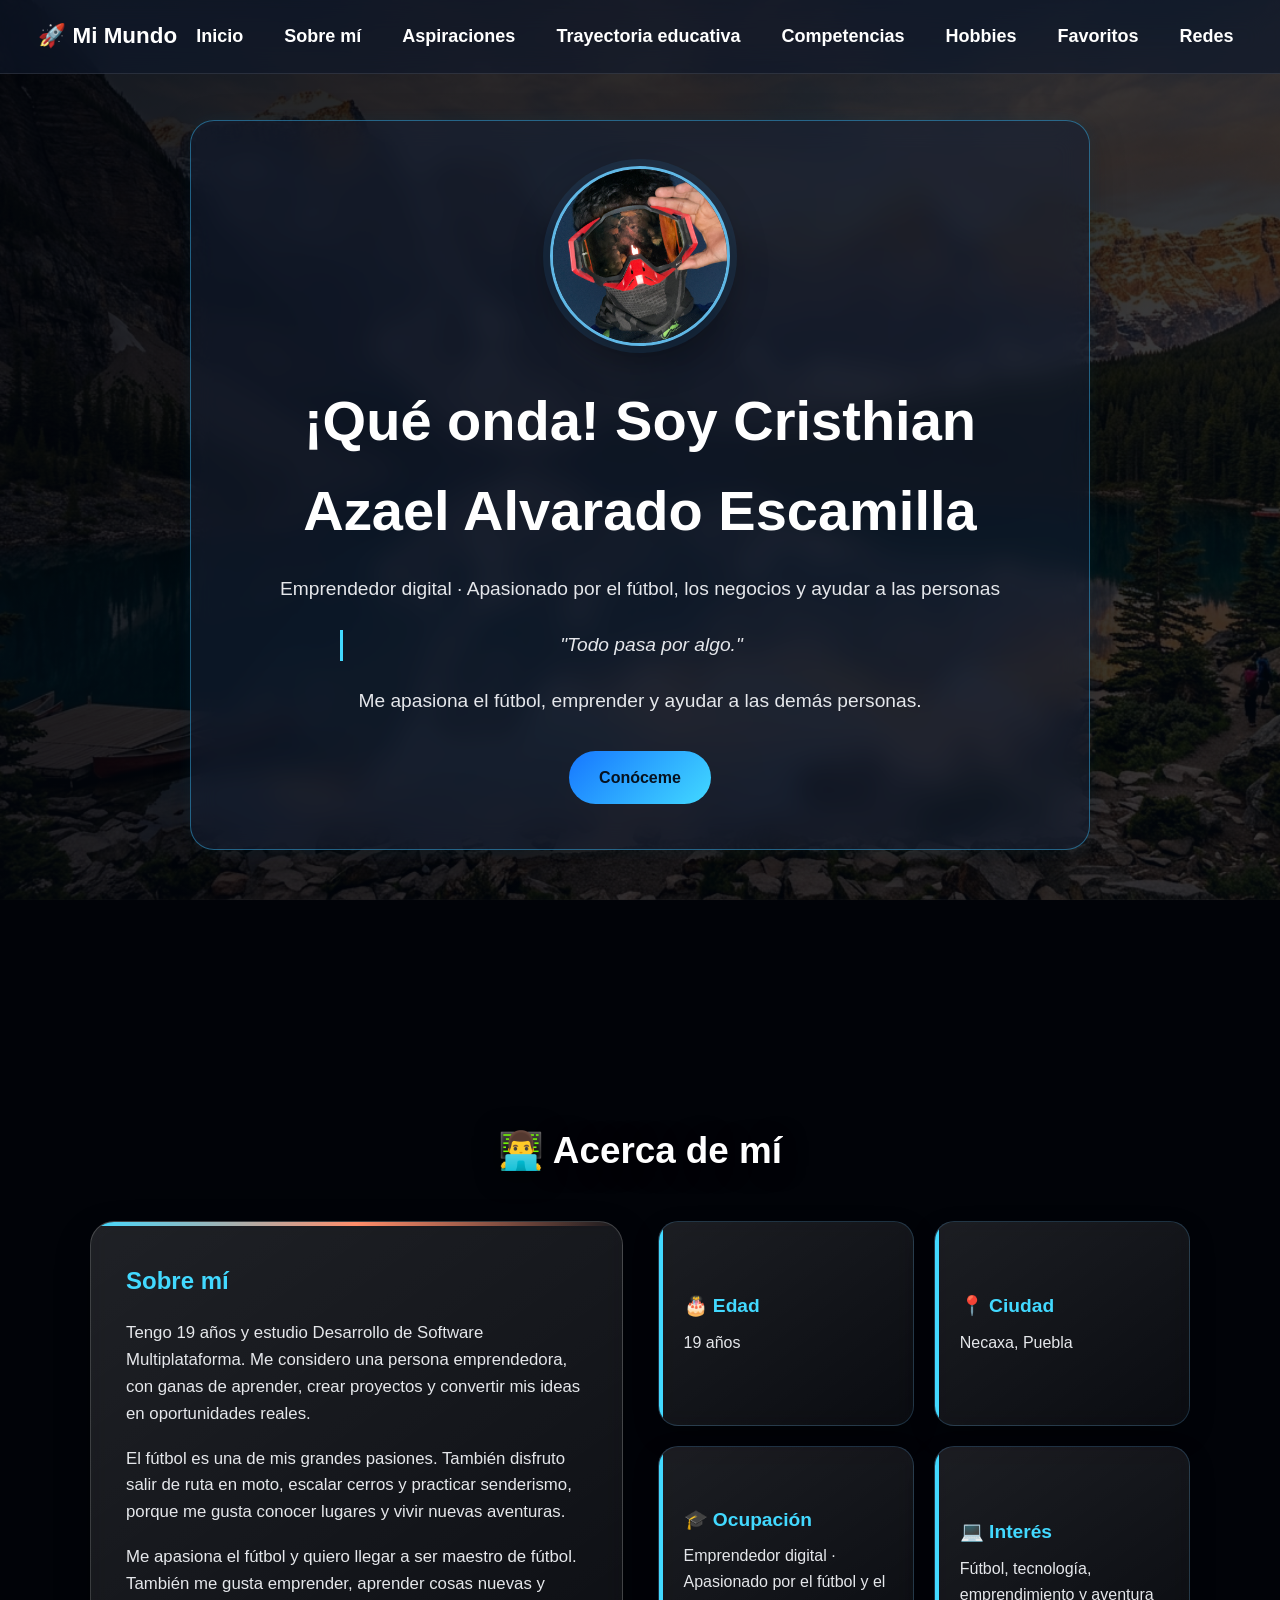
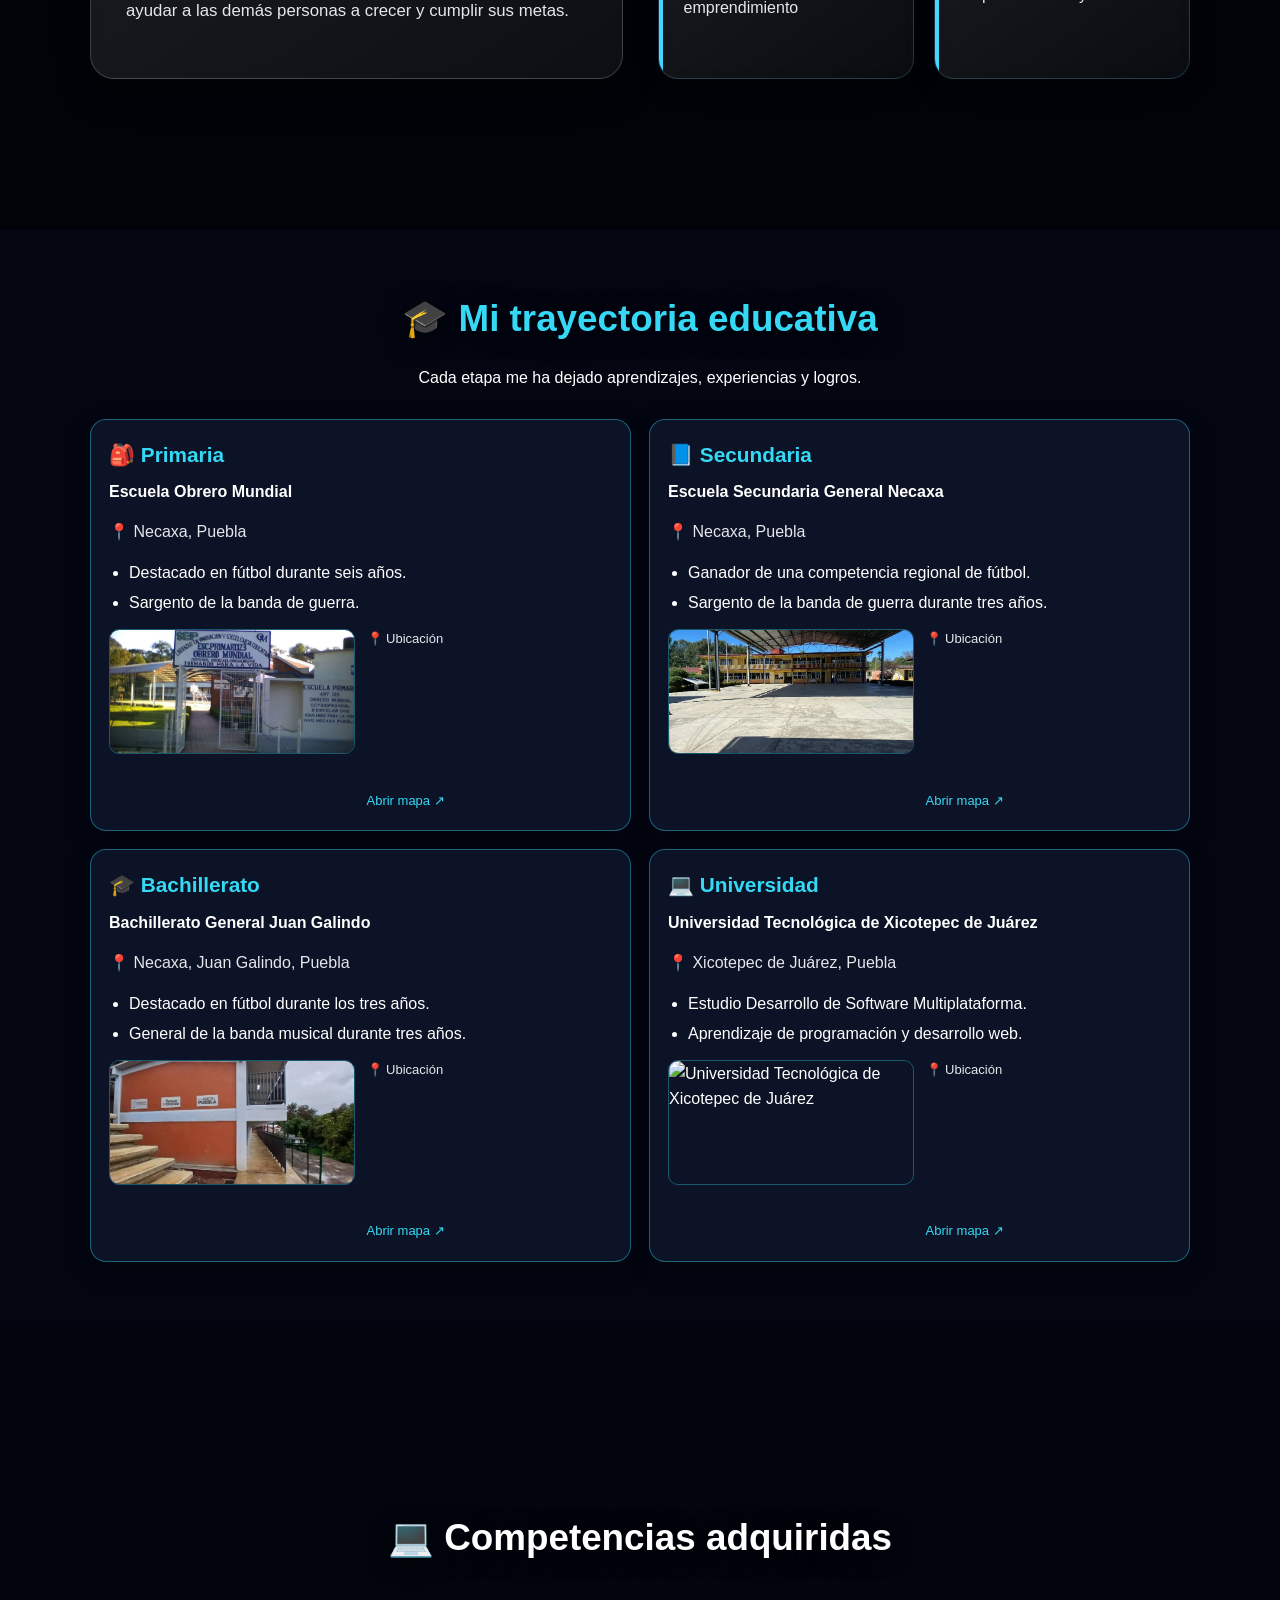
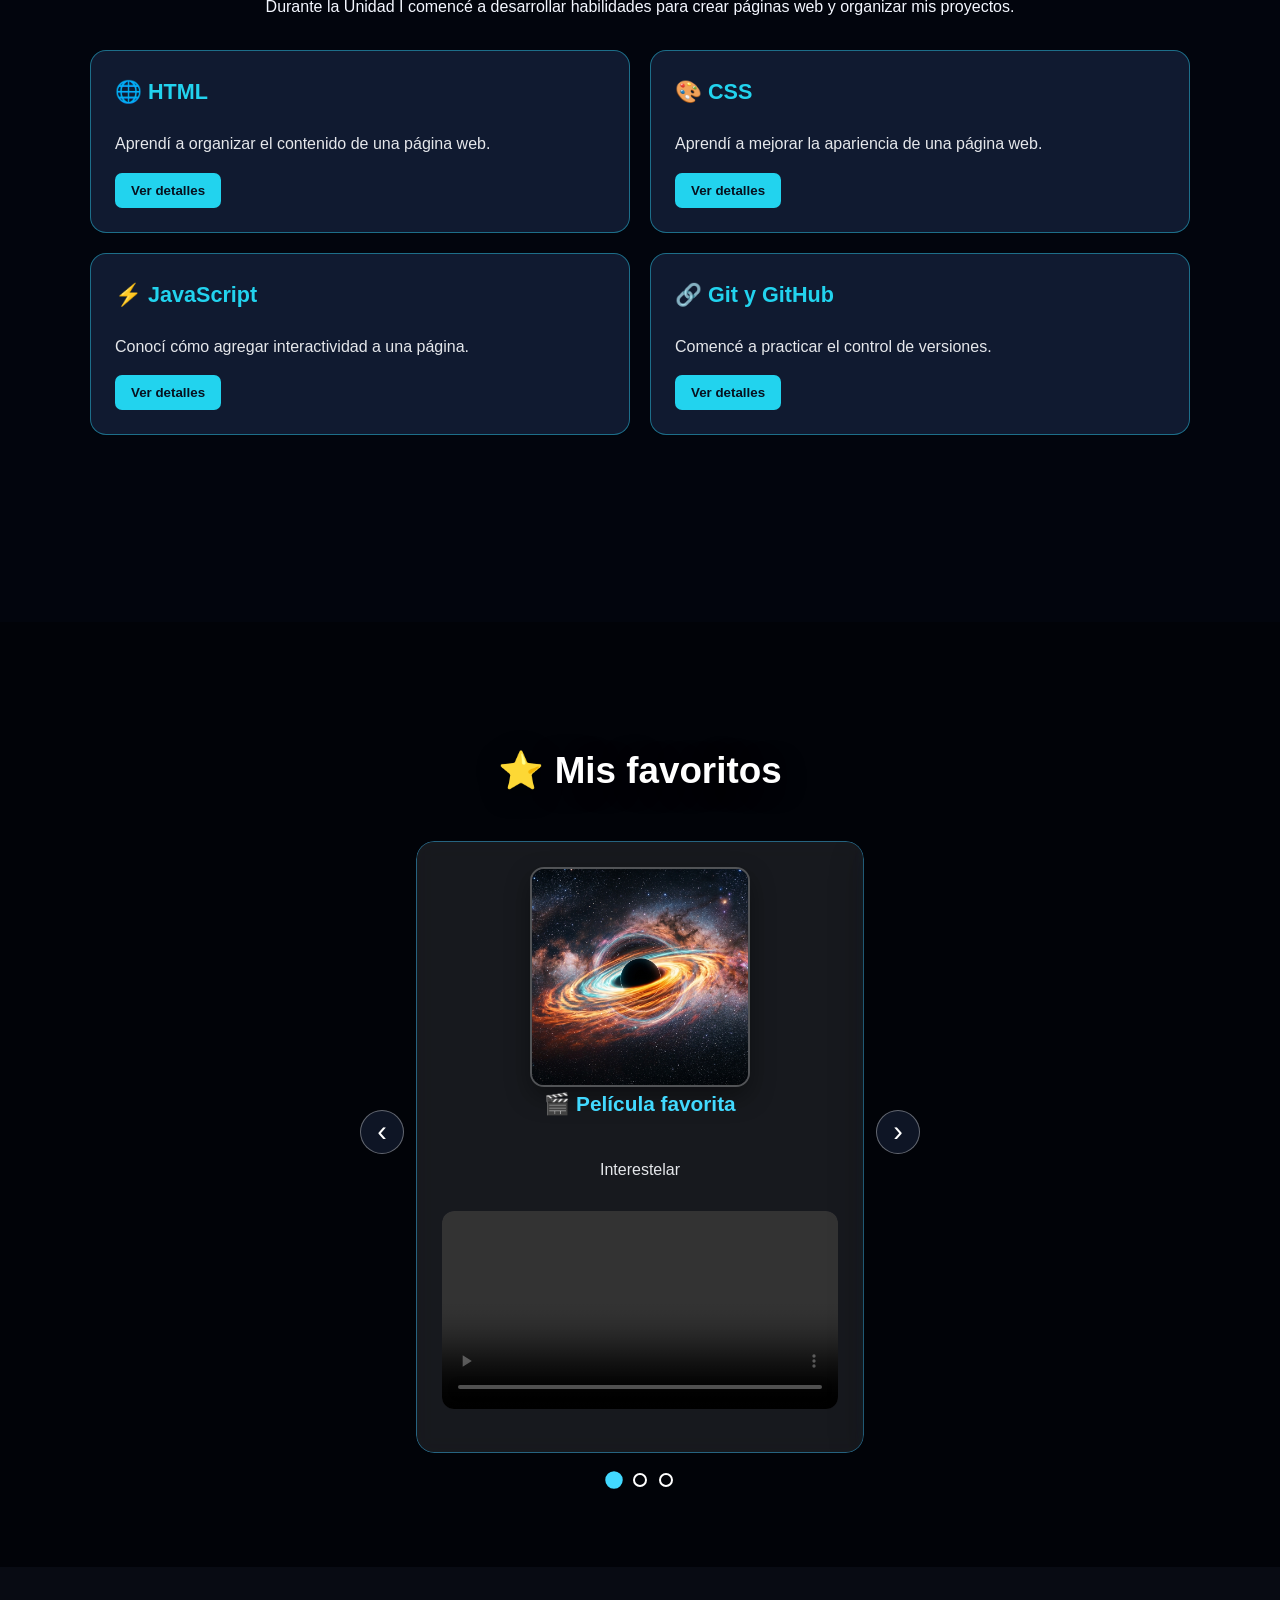
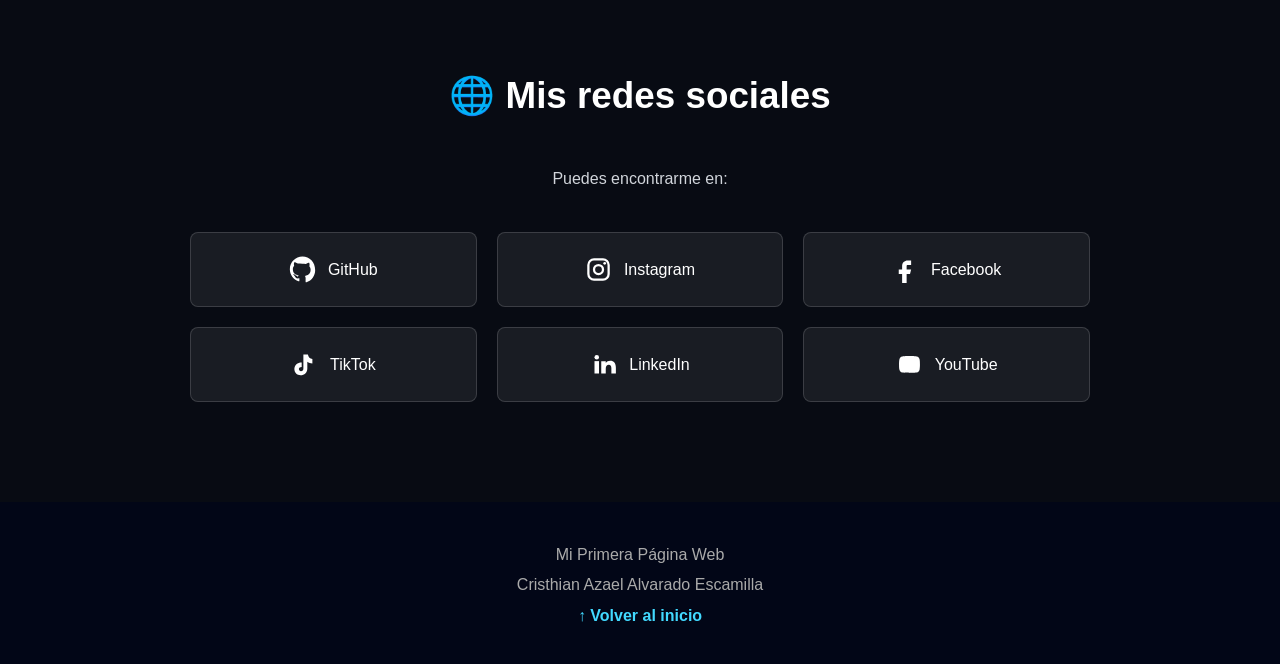
==== commit 88f89b3a: "Agrega trayectoria educativa y estilos" ====
--- a/Practica03/index.html
+++ b/Practica03/index.html
@@ -74,6 +74,21 @@
         </li>
 
         <li>
+              <a href="#educacion" class="menu_option">
+         Trayectoria educativa
+            </a>
+        </li>
+
+        <li>
+             <a  
+                href="#competencias" 
+                 class="menu_option">
+        Competencias
+
+               </a>
+         </li>
+
+        <li>
             <a
                 href="#hobbies"
                 class="menu_option"
@@ -261,173 +276,252 @@
 
 </section>
 
-
-<!-- ==================================================
-ASPIRACIONES
-================================================== -->
-
-<section
-    id="aspiraciones"
-    class="parallax parallax-3"
->
-
+<!-- =========================================
+     MI TRAYECTORIA EDUCATIVA
+========================================= -->
+
+<section id="educacion" class="seccion-educacion">
     <div class="seccion-contenido">
 
-        <h2>
-            🚀 Mis aspiraciones
-        </h2>
-
-        <div class="cards-container">
-
-
-            <article>
-
-                <h3>
-                    ⚽ Ser maestro de fútbol
-                </h3>
-
-                <p>
-                    Convertirme en maestro de fútbol, compartir lo que aprenda y ayudar a formar nuevas generaciones.
-                </p>
-
+        <h2>🎓 Mi trayectoria educativa</h2>
+
+        <p class="educacion-intro">
+            Cada etapa me ha dejado aprendizajes, experiencias y logros.
+        </p>
+
+        <div class="educacion-container">
+
+            <!-- PRIMARIA -->
+            <article class="educacion-card">
+                <h3>🎒 Primaria</h3>
+                <h4>Escuela Obrero Mundial</h4>
+
+                <p>📍 Necaxa, Puebla</p>
+
+                <ul>
+                    <li>Destacado en fútbol durante seis años.</li>
+                    <li>Sargento de la banda de guerra.</li>
+                </ul>
+
+                <div class="educacion-detalles">
+                    <div class="educacion-foto">
+                        <img src="assets/images/obreromundial.png"
+                             alt="Escuela Obrero Mundial"
+                             loading="lazy">
+                    </div>
+
+                    <div class="educacion-ubicacion-mapa">
+                        <p>📍 Ubicación</p>
+                        <iframe
+                            src="https://maps.google.com/maps?q=Escuela+Obrero+Mundial+Necaxa+Puebla&output=embed"
+                            title="Mapa de la primaria"
+                            loading="lazy">
+                        </iframe>
+                        <a href="https://www.google.com/maps/search/?api=1&query=Escuela+Obrero+Mundial+Necaxa+Puebla"
+                           target="_blank" rel="noopener noreferrer">
+                            Abrir mapa ↗
+                        </a>
+                    </div>
+                </div>
             </article>
 
-
-            <article>
-
-                <h3>
-                    ⚽ Tener mi academia de fútbol
-                </h3>
-
-                <p>
-                    Crear mi propia academia de fútbol, formar jugadores y compartir mi pasión por este deporte.
-                </p>
-
+            <!-- SECUNDARIA -->
+            <article class="educacion-card">
+                <h3>📘 Secundaria</h3>
+                <h4>Escuela Secundaria General Necaxa</h4>
+
+                <p>📍 Necaxa, Puebla</p>
+
+                <ul>
+                    <li>Ganador de una competencia regional de fútbol.</li>
+                    <li>Sargento de la banda de guerra durante tres años.</li>
+                </ul>
+
+                <div class="educacion-detalles">
+                    <div class="educacion-foto">
+                        <img src="assets/images/necaxa.png"
+                             alt="Escuela Secundaria General Necaxa"
+                             loading="lazy">
+                    </div>
+
+                    <div class="educacion-ubicacion-mapa">
+                        <p>📍 Ubicación</p>
+                        <iframe
+                            src="https://maps.google.com/maps?q=Escuela+Secundaria+General+Necaxa+Puebla&output=embed"
+                            title="Mapa de la secundaria"
+                            loading="lazy">
+                        </iframe>
+                        <a href="https://www.google.com/maps/search/?api=1&query=Escuela+Secundaria+General+Necaxa+Puebla"
+                           target="_blank" rel="noopener noreferrer">
+                            Abrir mapa ↗
+                        </a>
+                    </div>
+                </div>
             </article>
 
-
-            <article>
-
-                <h3>
-                    🧠 Aprender
-                </h3>
-
-                <p>
-                    Seguir aprendiendo, viajar y vivir nuevas experiencias en la naturaleza.
-                </p>
-
+            <!-- BACHILLERATO -->
+            <article class="educacion-card">
+                <h3>🎓 Bachillerato</h3>
+                <h4>Bachillerato General Juan Galindo</h4>
+
+                <p>📍 Necaxa, Juan Galindo, Puebla</p>
+
+                <ul>
+                    <li>Destacado en fútbol durante los tres años.</li>
+                    <li>General de la banda musical durante tres años.</li>
+                </ul>
+
+                <div class="educacion-detalles">
+                    <div class="educacion-foto">
+                        <img src="assets/images/bachillerato.png"
+                             alt="Bachillerato General Juan Galindo"
+                             loading="lazy">
+                    </div>
+
+                    <div class="educacion-ubicacion-mapa">
+                        <p>📍 Ubicación</p>
+                        <iframe
+                            src="https://maps.google.com/maps?q=Bachillerato+General+Juan+Galindo+Necaxa+Puebla&output=embed"
+                            title="Mapa del bachillerato"
+                            loading="lazy">
+                        </iframe>
+                        <a href="https://www.google.com/maps/search/?api=1&query=Bachillerato+General+Juan+Galindo+Necaxa+Puebla"
+                           target="_blank" rel="noopener noreferrer">
+                            Abrir mapa ↗
+                        </a>
+                    </div>
+                </div>
             </article>
 
+            <!-- UNIVERSIDAD -->
+            <article class="educacion-card">
+                <h3>💻 Universidad</h3>
+                <h4>Universidad Tecnológica de Xicotepec de Juárez</h4>
+
+                <p>📍 Xicotepec de Juárez, Puebla</p>
+
+                <ul>
+                    <li>Estudio Desarrollo de Software Multiplataforma.</li>
+                    <li>Aprendizaje de programación y desarrollo web.</li>
+                </ul>
+
+                <div class="educacion-detalles">
+                    <div class="educacion-foto">
+                        <img src="assets/images/utex.png"
+                             alt="Universidad Tecnológica de Xicotepec de Juárez"
+                             loading="lazy">
+                    </div>
+
+                    <div class="educacion-ubicacion-mapa">
+                        <p>📍 Ubicación</p>
+                        <iframe
+                            src="https://maps.google.com/maps?q=Universidad+Tecnologica+de+Xicotepec+de+Juarez&output=embed"
+                            title="Mapa de la universidad"
+                            loading="lazy">
+                        </iframe>
+                        <a href="https://www.google.com/maps/search/?api=1&query=Universidad+Tecnologica+de+Xicotepec+de+Juarez"
+                           target="_blank" rel="noopener noreferrer">
+                            Abrir mapa ↗
+                        </a>
+                    </div>
+                </div>
+            </article>
 
         </div>
-
     </div>
-
 </section>
 
-
-<!-- ==================================================
-HOBBIES
-================================================== -->
-
-<section
-    id="hobbies"
-    class="parallax parallax-4"
->
-
+<!-- =========================================
+     COMPETENCIAS ADQUIRIDAS
+========================================= -->
+
+<section id="competencias" class="parallax">
     <div class="seccion-contenido">
 
-        <h2>
-            🎮 Lo que disfruto hacer
-        </h2>
-
-        <div class="cards-container">
-
-
-            <article>
-
-                <h3>
-                    ⚽ Jugar fútbol
-                </h3>
-
-                <p>
-                    Disfrutar del fútbol, entrenar y compartir momentos con amigos.
-                </p>
-
+        <h2>💻 Competencias adquiridas</h2>
+
+        <p class="competencias-intro">
+            Durante la Unidad I comencé a desarrollar habilidades
+            para crear páginas web y organizar mis proyectos.
+        </p>
+
+        <div class="competencias-container">
+
+            <article class="competencia-card">
+                <h3>🌐 HTML</h3>
+                <p>Aprendí a organizar el contenido de una página web.</p>
+
+                <button class="btn-competencia"
+                        type="button"
+                        aria-expanded="false"
+                        aria-controls="detalle-html"
+                        data-detalle="detalle-html">
+                    Ver detalles
+                </button>
+
+                <div id="detalle-html" class="competencia-detalle" hidden>
+                    Utilicé etiquetas, encabezados, párrafos, imágenes,
+                    enlaces y secciones para estructurar mi portafolio.
+                </div>
             </article>
 
-
-            <article>
-
-                <h3>
-                    🚀 Emprender
-                </h3>
-
-                <p>
-                    Salir de ruta en moto, conocer caminos y disfrutar de la libertad de viajar.
-                </p>
-
+            <article class="competencia-card">
+                <h3>🎨 CSS</h3>
+                <p>Aprendí a mejorar la apariencia de una página web.</p>
+
+                <button class="btn-competencia"
+                        type="button"
+                        aria-expanded="false"
+                        aria-controls="detalle-css"
+                        data-detalle="detalle-css">
+                    Ver detalles
+                </button>
+
+                <div id="detalle-css" class="competencia-detalle" hidden>
+                    Practiqué colores, fondos, tarjetas, espaciado,
+                    distribución de elementos y adaptación a celulares.
+                </div>
             </article>
 
-
-            <article>
-
-                <h3>
-                    🎬 Ver películas
-                </h3>
-
-                <p>
-                    Me encanta Interestelar por su historia, el espacio y cómo juega con el tiempo.
-                </p>
-
+            <article class="competencia-card">
+                <h3>⚡ JavaScript</h3>
+                <p>Conocí cómo agregar interactividad a una página.</p>
+
+                <button class="btn-competencia"
+                        type="button"
+                        aria-expanded="false"
+                        aria-controls="detalle-js"
+                        data-detalle="detalle-js">
+                    Ver detalles
+                </button>
+
+                <div id="detalle-js" class="competencia-detalle" hidden>
+                    Aprendí que JavaScript permite responder a eventos
+                    y mostrar u ocultar información en una página.
+                </div>
             </article>
 
-
-            <article>
-
-                <h3>
-                    📚 Leer
-                </h3>
-
-                <p>
-                    Me gusta leer y aprender ideas nuevas, especialmente sobre finanzas y emprendimiento.
-                </p>
-
+            <article class="competencia-card">
+                <h3>🔗 Git y GitHub</h3>
+                <p>Comencé a practicar el control de versiones.</p>
+
+                <button class="btn-competencia"
+                        type="button"
+                        aria-expanded="false"
+                        aria-controls="detalle-git"
+                        data-detalle="detalle-git">
+                    Ver detalles
+                </button>
+
+                <div id="detalle-git" class="competencia-detalle" hidden>
+                    Practiqué el uso de repositorios, ramas y guardado
+                    de cambios para organizar mis proyectos.
+                </div>
             </article>
 
-
-            <article>
-
-                <h3>
-                    🧠 Aprender
-                </h3>
-
-                <p>
-                    Me gusta escalar cerros, hacer senderismo y disfrutar los paisajes naturales.
-                </p>
-
-            </article>
-
-
         </div>
-
-        <div class="aventuras-extra">
-            <article class="card-aventura">
-                <img src="assets/images/ruta.jpg" alt="Ruta en moto" loading="lazy">
-                <h3>🏍️ Rutas en moto</h3>
-                <p>Me gusta salir a rodar, conocer caminos y disfrutar cada recorrido.</p>
-            </article>
-            <article class="card-aventura">
-                <img src="assets/images/Paisaje.jpg" alt="Paisaje natural para senderismo" loading="lazy">
-                <h3>⛰️ Escalada y senderismo</h3>
-                <p>Disfruto subir cerros, explorar la naturaleza y admirar nuevos paisajes.</p>
-            </article>
-        </div>
-
     </div>
-
 </section>
-
 
 <!-- ==================================================
 FAVORITOS
@@ -823,7 +917,6 @@
 </footer>
 
 
-<!-- JavaScript externo: carrusel + modal -->
 <script src="js/script.js" defer></script>
 
 
--- a/Practica03/styles/styles.css
+++ b/Practica03/styles/styles.css
@@ -1586,3 +1586,233 @@
 .nota-audio { font-size:.82rem; opacity:.82; margin-top:.35rem; }
 .portada-slide { object-fit: cover; }
 @media (max-width: 700px) { .media-visible { min-height: 160px; } }
+
+
+/* =========================================
+   TRAYECTORIA EDUCATIVA
+========================================= */
+
+#educacion {
+    position: relative;
+    isolation: isolate;
+    padding: 60px 20px;
+    color: #fff;
+    background:
+        linear-gradient(rgba(4, 12, 30, 0.45),
+                        rgba(4, 12, 30, 0.65)),
+        url("../assets/images/universidad.png") center / cover no-repeat;
+    background-attachment: fixed;
+}
+
+#educacion .seccion-contenido {
+    max-width: 1150px;
+    margin: 0 auto;
+}
+
+#educacion h2 {
+    text-align: center;
+    color: #35d9f5;
+    margin-bottom: 12px;
+}
+
+#educacion .educacion-intro {
+    text-align: center;
+    margin-bottom: 28px;
+}
+
+#educacion .educacion-container {
+    display: grid;
+    grid-template-columns: repeat(2, minmax(0, 1fr));
+    gap: 18px;
+}
+
+#educacion .educacion-card {
+    box-sizing: border-box;
+    min-width: 0;
+    padding: 18px;
+    border: 1px solid rgba(53, 217, 245, 0.4);
+    border-radius: 16px;
+    background: rgba(13, 21, 40, 0.93);
+    box-shadow: 0 8px 24px rgba(0, 0, 0, 0.25);
+}
+
+#educacion .educacion-card h3 {
+    color: #35d9f5;
+    margin: 0 0 10px;
+}
+
+#educacion .educacion-card h4 {
+    margin: 8px 0;
+    line-height: 1.4;
+}
+
+#educacion .educacion-card ul {
+    padding-left: 20px;
+    margin: 12px 0;
+}
+
+#educacion .educacion-card li {
+    margin-bottom: 6px;
+    line-height: 1.5;
+}
+
+/* Fotografía y mapa en dos columnas */
+#educacion .educacion-detalles {
+    display: grid;
+    grid-template-columns: minmax(0, 1fr) minmax(0, 1fr);
+    gap: 12px;
+    margin-top: 14px;
+    align-items: start;
+}
+
+#educacion .educacion-foto img {
+    display: block;
+    width: 100%;
+    height: 125px;
+    object-fit: cover;
+    border-radius: 10px;
+    border: 1px solid rgba(53, 217, 245, 0.35);
+}
+
+#educacion .educacion-ubicacion-mapa p {
+    margin: 0 0 8px;
+    font-size: 13px;
+}
+
+#educacion .educacion-ubicacion-mapa iframe {
+    display: block;
+    width: 100%;
+    height: 125px;
+    border: 0;
+    border-radius: 10px;
+}
+
+#educacion .educacion-ubicacion-mapa a {
+    display: inline-block;
+    margin-top: 8px;
+    color: #35d9f5;
+    font-size: 13px;
+    text-decoration: none;
+}
+
+#educacion .educacion-ubicacion-mapa a:hover {
+    text-decoration: underline;
+}
+
+/* Adaptación a pantallas pequeñas */
+@media (max-width: 768px) {
+    #educacion {
+        padding: 40px 14px;
+        background-attachment: scroll;
+    }
+
+    #educacion .educacion-container {
+        grid-template-columns: 1fr;
+    }
+}
+
+@media (max-width: 400px) {
+    #educacion .educacion-detalles {
+        grid-template-columns: 1fr;
+    }
+}
+
+/* =====================================
+   COMPETENCIAS ADQUIRIDAS
+===================================== */
+
+#competencias {
+    padding: 70px 20px;
+    color: #f4f7ff;
+    background: rgba(5, 12, 30, 0.88);
+}
+
+#competencias .seccion-contenido {
+    max-width: 1100px;
+    margin: 0 auto;
+}
+
+#competencias h2 {
+    text-align: center;
+    color: #ffffff;
+    font-size: 2.3rem;
+    margin-bottom: 25px;
+}
+
+.competencias-intro {
+    text-align: center;
+    line-height: 1.7;
+    margin-bottom: 30px;
+}
+
+.competencias-container {
+    display: grid;
+    grid-template-columns: repeat(2, minmax(0, 1fr));
+    gap: 20px;
+}
+
+.competencia-card {
+    padding: 24px;
+    background: rgba(18, 28, 51, 0.94);
+    border: 1px solid rgba(45, 212, 245, 0.45);
+    border-radius: 16px;
+    transition: transform 0.25s ease, border-color 0.25s ease;
+}
+
+.competencia-card:hover {
+    transform: translateY(-4px);
+    border-color: #22d3ee;
+}
+
+.competencia-card h3 {
+    color: #22d3ee;
+    margin-top: 0;
+    font-size: 1.35rem;
+}
+
+.competencia-card p {
+    line-height: 1.6;
+}
+
+.btn-competencia {
+    background: #22d3ee;
+    color: #07111f;
+    border: none;
+    border-radius: 7px;
+    padding: 10px 16px;
+    font-weight: bold;
+    cursor: pointer;
+    transition: background 0.2s ease;
+}
+
+.btn-competencia:hover {
+    background: #67e8f9;
+}
+
+.btn-competencia:focus-visible {
+    outline: 2px solid white;
+    outline-offset: 3px;
+}
+
+.competencia-detalle {
+    margin-top: 15px;
+    padding: 14px;
+    line-height: 1.7;
+    background: rgba(34, 211, 238, 0.08);
+    border-left: 3px solid #22d3ee;
+    border-radius: 6px;
+}
+
+@media (max-width: 700px) {
+    #competencias {
+        padding: 45px 15px;
+    }
+
+    #competencias h2 {
+        font-size: 1.8rem;
+    }
+
+    .competencias-container {
+        grid-template-columns: 1fr;
+    }
+}
